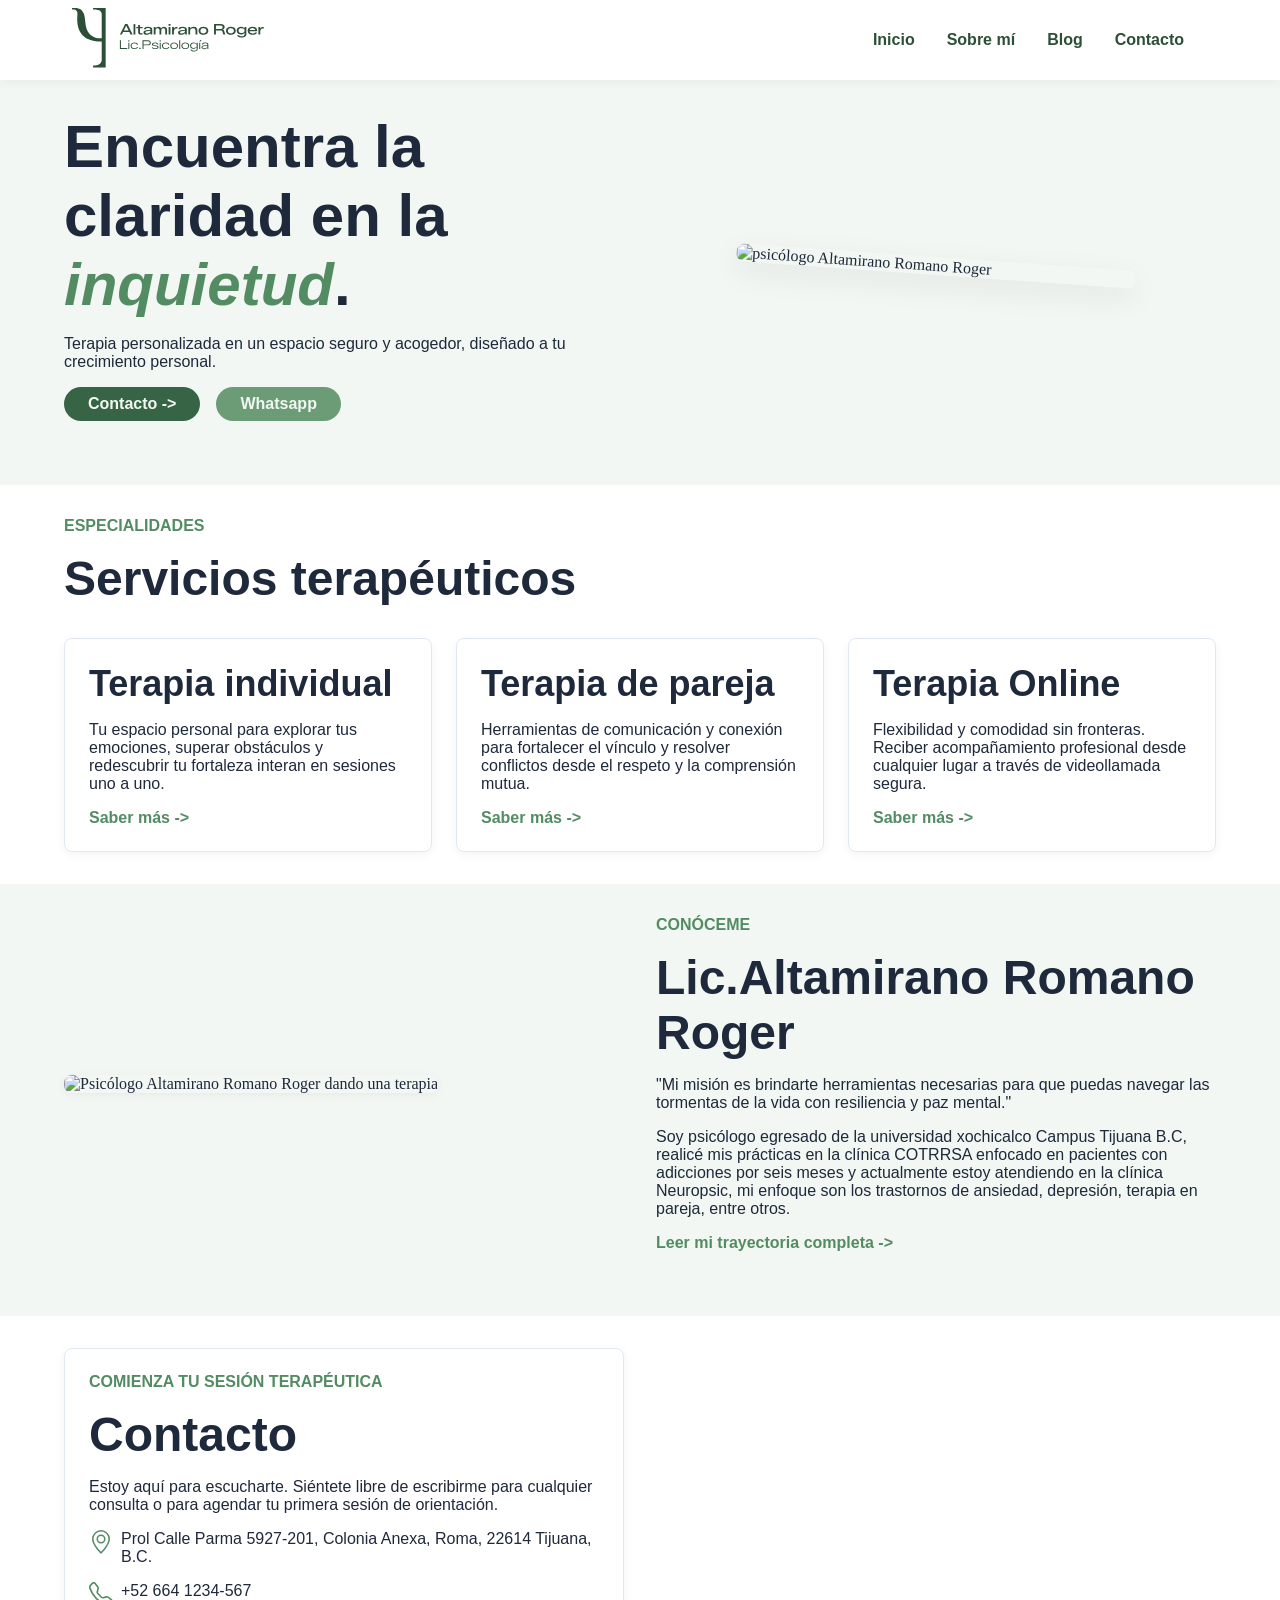
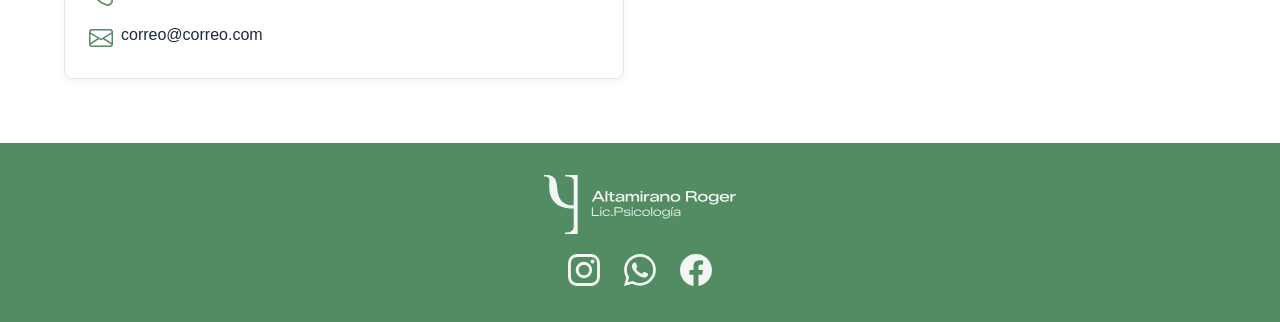
==== index.html @ a499edd9 "Add files via upload" ====
<!doctype html>
<html lang="en">
  <head>
    <meta charset="UTF-8" />
    <meta name="viewport" content="width=device-width, initial-scale=1.0" />
    <link rel="stylesheet" href="styles.css" />
    <title>Inicio</title>
  </head>
  <body>
    <header>
      <nav class="nav__container">
        <a href="#"
          ><div class="logo color__primary-700">
            <svg
              xmlns="http://www.w3.org/2000/svg"
              xml:space="preserve"
              style="
                fill-rule: evenodd;
                clip-rule: evenodd;
                stroke-linejoin: round;
                stroke-miterlimit: 2;
              "
              viewBox="0 0 923 287"
            >
              <path
                d="m.005 0 .357-.714h.156L.875 0H.731L.414-.654h.043L.138 0zm.179-.172v-.099h.5v.099z"
                style="fill: currentColor; fill-rule: nonzero"
                transform="translate(229.87 127.754)scale(70.48756)"
              />
              <path
                d="M.055-.714H.18V0H.055z"
                style="fill: currentColor; fill-rule: nonzero"
                transform="translate(291.865 127.754)scale(70.48756)"
              />
              <path
                d="M.3 0a.18.18 0 0 1-.122-.039.14.14 0 0 1-.044-.111v-.502h.125v.484q0 .041.023.061.022.02.058.02h.099v.088zM.012-.427v-.087H.15v.087zm.231 0v-.087h.196v.087z"
                style="fill: currentColor; fill-rule: nonzero"
                transform="translate(308.427 127.754)scale(70.48756)"
              />
              <path
                d="M.247.013a.27.27 0 0 1-.157-.04.13.13 0 0 1-.056-.112q0-.043.022-.075a.16.16 0 0 1 .065-.051.3.3 0 0 1 .107-.026l.227-.025a.1.1 0 0 0 .039-.013.04.04 0 0 0 .013-.03V-.36a.06.06 0 0 0-.019-.044.13.13 0 0 0-.054-.028.3.3 0 0 0-.084-.009.3.3 0 0 0-.115.018q-.042.018-.05.055H.06a.15.15 0 0 1 .044-.087.23.23 0 0 1 .099-.054.6.6 0 0 1 .15-.019q.093 0 .155.021a.2.2 0 0 1 .093.061.16.16 0 0 1 .031.102v.345h-.12V-.16l.013.016a.24.24 0 0 1-.062.086.3.3 0 0 1-.094.054.4.4 0 0 1-.122.018Zm.041-.089a.26.26 0 0 0 .155-.048.2.2 0 0 0 .047-.052.13.13 0 0 0 .017-.063v-.059l.021.03a.2.2 0 0 1-.039.015l-.064.011-.182.023a.1.1 0 0 0-.059.021.06.06 0 0 0-.019.044q0 .037.031.057a.2.2 0 0 0 .093.019Z"
                style="fill: currentColor; fill-rule: nonzero"
                transform="translate(341.221 127.754)scale(70.48756)"
              />
              <path
                d="M.054 0v-.514h.125v.136l-.013-.01A.2.2 0 0 1 .218-.47.2.2 0 0 1 .29-.514a.26.26 0 0 1 .171.002.2.2 0 0 1 .068.047.2.2 0 0 1 .039.082L.549-.384a.2.2 0 0 1 .048-.084.2.2 0 0 1 .075-.045.3.3 0 0 1 .087-.014q.062 0 .108.026a.17.17 0 0 1 .071.075.3.3 0 0 1 .025.12v.307H.839V-.29a.2.2 0 0 0-.015-.081.1.1 0 0 0-.042-.046.13.13 0 0 0-.064-.015.14.14 0 0 0-.075.019.13.13 0 0 0-.053.054.2.2 0 0 0-.019.083v.278H.446v-.291q0-.075-.033-.109a.12.12 0 0 0-.088-.034.14.14 0 0 0-.075.019.13.13 0 0 0-.053.054.2.2 0 0 0-.02.083v.278H.052Z"
                style="fill: currentColor; fill-rule: nonzero"
                transform="translate(389.108 127.754)scale(70.48756)"
              />
              <path
                d="M.056 0v-.514h.125V0zM.052-.597v-.117h.134v.117z"
                style="fill: currentColor; fill-rule: nonzero"
                transform="translate(460.49 127.754)scale(70.48756)"
              />
              <path
                d="M.054 0v-.514h.125v.175l-.01-.004a.3.3 0 0 1 .04-.101.16.16 0 0 1 .066-.054.2.2 0 0 1 .089-.017h.057v.107H.358a.18.18 0 0 0-.157.095.2.2 0 0 0-.022.096v.216H.054Z"
                style="fill: currentColor; fill-rule: nonzero"
                transform="translate(477.262 127.754)scale(70.48756)"
              />
              <path
                d="M.247.013a.27.27 0 0 1-.157-.04.13.13 0 0 1-.056-.112q0-.043.022-.075a.16.16 0 0 1 .065-.051.3.3 0 0 1 .107-.026l.227-.025a.1.1 0 0 0 .039-.013.04.04 0 0 0 .013-.03V-.36a.06.06 0 0 0-.019-.044.13.13 0 0 0-.054-.028.3.3 0 0 0-.084-.009.3.3 0 0 0-.115.018q-.042.018-.05.055H.06a.15.15 0 0 1 .044-.087.23.23 0 0 1 .099-.054.6.6 0 0 1 .15-.019q.093 0 .155.021a.2.2 0 0 1 .093.061.16.16 0 0 1 .031.102v.345h-.12V-.16l.013.016a.24.24 0 0 1-.062.086.3.3 0 0 1-.094.054.4.4 0 0 1-.122.018Zm.041-.089a.26.26 0 0 0 .155-.048.2.2 0 0 0 .047-.052.13.13 0 0 0 .017-.063v-.059l.021.03a.2.2 0 0 1-.039.015l-.064.011-.182.023a.1.1 0 0 0-.059.021.06.06 0 0 0-.019.044q0 .037.031.057a.2.2 0 0 0 .093.019Z"
                style="fill: currentColor; fill-rule: nonzero"
                transform="translate(507.588 127.754)scale(70.48756)"
              />
              <path
                d="M.054 0v-.514h.125v.149L.167-.381a.2.2 0 0 1 .057-.083.2.2 0 0 1 .086-.048.3.3 0 0 1 .108-.016q.06 0 .106.016.047.015.078.047a.2.2 0 0 1 .049.076q.017.045.017.104V0H.543v-.26a.2.2 0 0 0-.019-.093.13.13 0 0 0-.057-.06.2.2 0 0 0-.097-.021.2.2 0 0 0-.103.023.17.17 0 0 0-.091.155V0H.051Z"
                style="fill: currentColor; fill-rule: nonzero"
                transform="translate(555.474 127.754)scale(70.48756)"
              />
              <path
                d="M.365.014A.4.4 0 0 1 .188-.02a.26.26 0 0 1-.115-.095.25.25 0 0 1-.04-.143q0-.049.015-.091a.2.2 0 0 1 .043-.075.3.3 0 0 1 .069-.057.3.3 0 0 1 .092-.036.5.5 0 0 1 .291.021q.075.033.115.094a.25.25 0 0 1 .04.143.3.3 0 0 1-.015.091.2.2 0 0 1-.043.075.3.3 0 0 1-.069.057A.4.4 0 0 1 .478 0a.5.5 0 0 1-.114.012Zm0-.092a.3.3 0 0 0 .074-.009.17.17 0 0 0 .098-.064A.2.2 0 0 0 .561-.2a.2.2 0 0 0 .008-.057.2.2 0 0 0-.022-.091.16.16 0 0 0-.067-.064.24.24 0 0 0-.114-.023.3.3 0 0 0-.073.009.2.2 0 0 0-.098.063.17.17 0 0 0-.033.106q0 .05.023.091a.16.16 0 0 0 .068.065.24.24 0 0 0 .113.024Z"
                style="fill: currentColor; fill-rule: nonzero"
                transform="translate(606.094 127.754)scale(70.48756)"
              />
              <path
                d="M.07 0v-.714h.49q.07 0 .122.023a.2.2 0 0 1 .081.066.2.2 0 0 1 .029.106.2.2 0 0 1-.019.088.16.16 0 0 1-.057.064.2.2 0 0 1-.095.032v-.009a.2.2 0 0 1 .08.018.1.1 0 0 1 .045.043.3.3 0 0 1 .028.071l.061.213H.7L.644-.198a.13.13 0 0 0-.035-.064Q.585-.283.539-.283H.198v.284h-.13ZM.2-.385h.334a.2.2 0 0 0 .063-.012.1.1 0 0 0 .043-.038.13.13 0 0 0 .015-.066q0-.056-.034-.083a.14.14 0 0 0-.087-.027H.2v.227Z"
                style="fill: currentColor; fill-rule: nonzero"
                transform="translate(677.995 127.754)scale(70.48756)"
              />
              <path
                d="M.365.014A.4.4 0 0 1 .188-.02a.26.26 0 0 1-.115-.095.25.25 0 0 1-.04-.143q0-.049.015-.091a.2.2 0 0 1 .043-.075.3.3 0 0 1 .069-.057.3.3 0 0 1 .092-.036.5.5 0 0 1 .291.021q.075.033.115.094a.25.25 0 0 1 .04.143.3.3 0 0 1-.015.091.2.2 0 0 1-.043.075.3.3 0 0 1-.069.057A.4.4 0 0 1 .478 0a.5.5 0 0 1-.114.012Zm0-.092a.3.3 0 0 0 .074-.009.17.17 0 0 0 .098-.064A.2.2 0 0 0 .561-.2a.2.2 0 0 0 .008-.057.2.2 0 0 0-.022-.091.16.16 0 0 0-.067-.064.24.24 0 0 0-.114-.023.3.3 0 0 0-.073.009.2.2 0 0 0-.098.063.17.17 0 0 0-.033.106q0 .05.023.091a.16.16 0 0 0 .068.065.24.24 0 0 0 .113.024Z"
                style="fill: currentColor; fill-rule: nonzero"
                transform="translate(738.075 127.754)scale(70.48756)"
              />
              <path
                d="M.371.204a.5.5 0 0 1-.15-.019A.3.3 0 0 1 .115.13.16.16 0 0 1 .064.04h.127A.1.1 0 0 0 .253.1a.3.3 0 0 0 .12.018.3.3 0 0 0 .103-.017.15.15 0 0 0 .068-.048.12.12 0 0 0 .024-.075v-.14l.013.021a.2.2 0 0 1-.062.07.3.3 0 0 1-.089.044.38.38 0 0 1-.253-.016.25.25 0 0 1-.105-.089.25.25 0 0 1-.039-.14q0-.049.014-.089a.23.23 0 0 1 .104-.125.35.35 0 0 1 .278-.03q.05.015.089.043a.2.2 0 0 1 .062.071l-.013.02v-.134h.125v.491a.2.2 0 0 1-.027.102.2.2 0 0 1-.072.071.3.3 0 0 1-.103.041.5.5 0 0 1-.12.013Zm-.01-.308A.3.3 0 0 0 .43-.112a.2.2 0 0 0 .058-.022.15.15 0 0 0 .072-.081.2.2 0 0 0 .01-.056.15.15 0 0 0-.027-.088.2.2 0 0 0-.074-.058.3.3 0 0 0-.176-.012.2.2 0 0 0-.097.056.2.2 0 0 0-.026.046.2.2 0 0 0-.009.056q0 .05.024.088a.16.16 0 0 0 .069.058q.045.02.106.02Z"
                style="fill: currentColor; fill-rule: nonzero"
                transform="translate(789.573 127.754)scale(70.48756)"
              />
              <path
                d="M.361.014A.4.4 0 0 1 .186-.02a.25.25 0 0 1-.154-.238q0-.049.015-.091A.2.2 0 0 1 .09-.424a.3.3 0 0 1 .16-.093.5.5 0 0 1 .244.005q.06.018.102.054.043.037.064.094a.4.4 0 0 1 .02.136H.111v-.077h.441a.2.2 0 0 0-.02-.058.1.1 0 0 0-.04-.042.2.2 0 0 0-.057-.026.3.3 0 0 0-.073-.009.3.3 0 0 0-.073.009.2.2 0 0 0-.058.025.2.2 0 0 0-.041.038.2.2 0 0 0-.034.11q0 .052.023.094a.16.16 0 0 0 .07.065.25.25 0 0 0 .114.024.3.3 0 0 0 .111-.018.14.14 0 0 0 .065-.052h.13a.2.2 0 0 1-.052.081.3.3 0 0 1-.1.057.5.5 0 0 1-.157.021Z"
                style="fill: currentColor; fill-rule: nonzero"
                transform="translate(842.27 127.754)scale(70.48756)"
              />
              <path
                d="M.054 0v-.514h.125v.175l-.01-.004a.3.3 0 0 1 .04-.101.16.16 0 0 1 .066-.054.2.2 0 0 1 .089-.017h.057v.107H.358a.18.18 0 0 0-.157.095.2.2 0 0 0-.022.096v.216H.054Z"
                style="fill: currentColor; fill-rule: nonzero"
                transform="translate(892.481 127.754)scale(70.48756)"
              />
              <path
                d="M.078 0v-.714h.084v.645h.524V0z"
                style="fill: currentColor; fill-rule: nonzero"
                transform="translate(225.674 196.883)scale(58.03385)"
              />
              <path
                d="M.063 0v-.514h.081V0zM.057-.613v-.101h.094v.101z"
                style="fill: currentColor; fill-rule: nonzero"
                transform="translate(267.202 196.883)scale(58.03385)"
              />
              <path
                d="M.358.014A.4.4 0 0 1 .19-.019a.26.26 0 0 1-.152-.239q0-.05.014-.091a.2.2 0 0 1 .043-.075.3.3 0 0 1 .067-.056.3.3 0 0 1 .089-.035.46.46 0 0 1 .251.011.3.3 0 0 1 .103.063.17.17 0 0 1 .05.089H.569A.2.2 0 0 0 .53-.406a.2.2 0 0 0-.069-.041.3.3 0 0 0-.102-.016.3.3 0 0 0-.084.01.3.3 0 0 0-.066.028.18.18 0 0 0-.086.168q0 .06.027.106a.2.2 0 0 0 .079.074.3.3 0 0 0 .13.027.26.26 0 0 0 .138-.032.2.2 0 0 0 .072-.078h.086a.2.2 0 0 1-.052.091.3.3 0 0 1-.102.062.4.4 0 0 1-.143.022Z"
                style="fill: currentColor; fill-rule: nonzero"
                transform="translate(279.26 196.883)scale(58.03385)"
              />
              <path
                d="M.076-.109h.11V0h-.11z"
                style="fill: currentColor; fill-rule: nonzero"
                transform="translate(319.049 196.883)scale(58.03385)"
              />
              <path
                d="M.078 0v-.714H.54q.05 0 .091.013a.2.2 0 0 1 .073.04q.031.027.048.066a.2.2 0 0 1 .017.091.2.2 0 0 1-.017.091.2.2 0 0 1-.121.104.3.3 0 0 1-.091.013H.163v.297zm.085-.366h.365q.049 0 .083-.017a.1.1 0 0 0 .051-.048.15.15 0 0 0 .018-.074.14.14 0 0 0-.039-.103.16.16 0 0 0-.112-.038H.164v.28Z"
                style="fill: currentColor; fill-rule: nonzero"
                transform="translate(334.256 196.883)scale(58.03385)"
              />
              <path
                d="M.32.014A.5.5 0 0 1 .191 0a.3.3 0 0 1-.086-.038.2.2 0 0 1-.049-.053.2.2 0 0 1-.019-.059h.084q.006.022.025.045a.15.15 0 0 0 .061.039.3.3 0 0 0 .113.016.4.4 0 0 0 .11-.012.12.12 0 0 0 .059-.033.07.07 0 0 0 .018-.045.06.06 0 0 0-.022-.047Q.463-.21.401-.217L.225-.242a.3.3 0 0 1-.132-.045.1.1 0 0 1-.042-.09q0-.032.016-.059a.2.2 0 0 1 .048-.048.3.3 0 0 1 .081-.032.5.5 0 0 1 .115-.012q.084 0 .141.019t.087.053.038.078H.493a.1.1 0 0 0-.025-.043.14.14 0 0 0-.056-.032.3.3 0 0 0-.1-.012.4.4 0 0 0-.098.011.13.13 0 0 0-.058.029.06.06 0 0 0-.019.043q0 .03.025.048a.2.2 0 0 0 .075.024l.169.023a.4.4 0 0 1 .1.024q.042.017.066.045a.1.1 0 0 1 .023.073.12.12 0 0 1-.019.069.15.15 0 0 1-.055.049.3.3 0 0 1-.086.03.6.6 0 0 1-.113.01Z"
                style="fill: currentColor; fill-rule: nonzero"
                transform="translate(381.53 196.883)scale(58.03385)"
              />
              <path
                d="M.063 0v-.514h.081V0zM.057-.613v-.101h.094v.101z"
                style="fill: currentColor; fill-rule: nonzero"
                transform="translate(418.04 196.883)scale(58.03385)"
              />
              <path
                d="M.358.014A.4.4 0 0 1 .19-.019a.26.26 0 0 1-.152-.239q0-.05.014-.091a.2.2 0 0 1 .043-.075.3.3 0 0 1 .067-.056.3.3 0 0 1 .089-.035.46.46 0 0 1 .251.011.3.3 0 0 1 .103.063.17.17 0 0 1 .05.089H.569A.2.2 0 0 0 .53-.406a.2.2 0 0 0-.069-.041.3.3 0 0 0-.102-.016.3.3 0 0 0-.084.01.3.3 0 0 0-.066.028.18.18 0 0 0-.086.168q0 .06.027.106a.2.2 0 0 0 .079.074.3.3 0 0 0 .13.027.26.26 0 0 0 .138-.032.2.2 0 0 0 .072-.078h.086a.2.2 0 0 1-.052.091.3.3 0 0 1-.102.062.4.4 0 0 1-.143.022Z"
                style="fill: currentColor; fill-rule: nonzero"
                transform="translate(430.1 196.883)scale(58.03385)"
              />
              <path
                d="M.359.014A.4.4 0 0 1 .19-.019a.26.26 0 0 1-.113-.095.26.26 0 0 1-.04-.144q0-.05.015-.091a.2.2 0 0 1 .043-.075.3.3 0 0 1 .067-.056.3.3 0 0 1 .089-.035.46.46 0 0 1 .276.021.26.26 0 0 1 .112.093q.04.06.04.144a.25.25 0 0 1-.124.224.3.3 0 0 1-.089.035.5.5 0 0 1-.108.012Zm0-.064a.3.3 0 0 0 .084-.01.2.2 0 0 0 .066-.029.2.2 0 0 0 .076-.102.2.2 0 0 0 .01-.067.19.19 0 0 0-.105-.179.3.3 0 0 0-.13-.027.3.3 0 0 0-.084.01.3.3 0 0 0-.066.028.18.18 0 0 0-.086.168q0 .059.027.106a.2.2 0 0 0 .079.074.3.3 0 0 0 .129.027Z"
                style="fill: currentColor; fill-rule: nonzero"
                transform="translate(470.236 196.883)scale(58.03385)"
              />
              <path
                d="M.062-.714h.081V0H.062z"
                style="fill: currentColor; fill-rule: nonzero"
                transform="translate(511.851 196.883)scale(58.03385)"
              />
              <path
                d="M.359.014A.4.4 0 0 1 .19-.019a.26.26 0 0 1-.113-.095.26.26 0 0 1-.04-.144q0-.05.015-.091a.2.2 0 0 1 .043-.075.3.3 0 0 1 .067-.056.3.3 0 0 1 .089-.035.46.46 0 0 1 .276.021.26.26 0 0 1 .112.093q.04.06.04.144a.25.25 0 0 1-.124.224.3.3 0 0 1-.089.035.5.5 0 0 1-.108.012Zm0-.064a.3.3 0 0 0 .084-.01.2.2 0 0 0 .066-.029.2.2 0 0 0 .076-.102.2.2 0 0 0 .01-.067.19.19 0 0 0-.105-.179.3.3 0 0 0-.13-.027.3.3 0 0 0-.084.01.3.3 0 0 0-.066.028.18.18 0 0 0-.086.168q0 .059.027.106a.2.2 0 0 0 .079.074.3.3 0 0 0 .129.027Z"
                style="fill: currentColor; fill-rule: nonzero"
                transform="translate(523.79 196.883)scale(58.03385)"
              />
              <path
                d="M.362.204A.5.5 0 0 1 .217.185a.23.23 0 0 1-.1-.054.17.17 0 0 1-.049-.087h.086a.13.13 0 0 0 .072.074.4.4 0 0 0 .139.023A.3.3 0 0 0 .486.12a.2.2 0 0 0 .08-.058.14.14 0 0 0 .028-.086v-.145l.01.011a.2.2 0 0 1-.068.081.3.3 0 0 1-.094.047.4.4 0 0 1-.257-.017.24.24 0 0 1-.145-.226q0-.046.014-.087A.24.24 0 0 1 .16-.484.3.3 0 0 1 .335-.53q.056 0 .107.015.052.015.094.046a.2.2 0 0 1 .068.081l-.01.011v-.138h.08v.497a.2.2 0 0 1-.026.096.2.2 0 0 1-.069.069.3.3 0 0 1-.1.042.5.5 0 0 1-.118.014ZM.351-.077a.3.3 0 0 0 .145-.035.2.2 0 0 0 .086-.095.2.2 0 0 0 .012-.065.17.17 0 0 0-.032-.102.2.2 0 0 0-.087-.067.3.3 0 0 0-.124-.024.3.3 0 0 0-.077.009.2.2 0 0 0-.063.025.18.18 0 0 0-.087.159.18.18 0 0 0 .107.17.3.3 0 0 0 .121.024Z"
                style="fill: currentColor; fill-rule: nonzero"
                transform="translate(565.406 196.883)scale(58.03385)"
              />
              <path
                d="M.063 0v-.514h.081V0zm.001-.597.103-.137h.095l-.118.137z"
                style="fill: currentColor; fill-rule: nonzero"
                transform="translate(608.036 196.883)scale(58.03385)"
              />
              <path
                d="M.252.013a.26.26 0 0 1-.157-.04.13.13 0 0 1-.055-.112q0-.04.021-.071a.2.2 0 0 1 .06-.05.3.3 0 0 1 .096-.025l.255-.029q.03-.003.043-.015a.04.04 0 0 0 .014-.033v-.001a.08.08 0 0 0-.02-.052.13.13 0 0 0-.06-.036.3.3 0 0 0-.104-.013.3.3 0 0 0-.137.026q-.047.025-.056.066H.07a.14.14 0 0 1 .038-.08A.2.2 0 0 1 .2-.506a.5.5 0 0 1 .145-.02q.093 0 .151.021a.17.17 0 0 1 .086.06.16.16 0 0 1 .028.091v.355H.531v-.17l.008.011a.27.27 0 0 1-.16.153.4.4 0 0 1-.125.02Zm.022-.065a.3.3 0 0 0 .179-.057.2.2 0 0 0 .055-.062.15.15 0 0 0 .02-.074v-.053l.015.021-.039.013-.063.011-.221.028a.14.14 0 0 0-.071.026.07.07 0 0 0-.024.054q0 .046.038.07a.2.2 0 0 0 .111.023"
                style="fill: currentColor; fill-rule: nonzero"
                transform="translate(620.095 196.883)scale(58.03385)"
              />
              <path
                d="M161.822 0h-60.6v7.137s41.527-4.643 41.527 22.061v116.146s-69.123 8.984-77.863-70.077c-2.629-23.784-3.49-38.256-8.449-49.314C44.31-1.089 24.468.043 0-.001v7.137s25.954-4.484 25.954 18.817S6.542 161.565 142.749 161.565v84.352s4.711 31.145-41.527 31.145v9.084h60.6"
                style="fill: currentColor"
              />
            </svg></div
        ></a>
        <button href="#" class="menu__btn" id="menuBtn">☰</button>

        <ul class="nav__links" id="navLinks">
          <li><a href="#landpage">Inicio</a></li>
          <li><a href="#about">Sobre mí</a></li>
          <li><a href="#blog">Blog</a></li>
          <li><a href="#contact">Contacto</a></li>
        </ul>
      </nav>
    </header>
    <section class="hero section">
      <div class="container">
        <div class="content">
          <h1>
            Encuentra la claridad en la
            <span class="color__primary-500 cursive">inquietud</span>.
          </h1>
          <p>
            Terapia personalizada en un espacio seguro y acogedor, diseñado a tu
            crecimiento personal.
          </p>
          <div class="btn__content">
            <button href="#" class="btn__primary">Contacto -></button>
            <button href="#" class="btn__secondary">Whatsapp</button>
          </div>
        </div>

        <div class="hero__image">
          <img
            src="assets/fotoperfil.webp"
            loading="lazy"
            alt="psicólogo Altamirano Romano Roger"
          />
        </div>
      </div>
    </section>
    <section class="services section">
      <div class="container-v">
        <div class="content">
          <p class="color__primary-500 bold">ESPECIALIDADES</p>
          <h2>Servicios terapéuticos</h2>
        </div>
        <div class="columns-3">
          <div class="card">
            <h3>Terapia individual</h3>
            <p>
              Tu espacio personal para explorar tus emociones, superar
              obstáculos y redescubrir tu fortaleza interan en sesiones uno a
              uno.
            </p>
            <a>Saber más -></a>
          </div>
          <div class="card">
            <h3>Terapia de pareja</h3>
            <p>
              Herramientas de comunicación y conexión para fortalecer el vínculo
              y resolver conflictos desde el respeto y la comprensión mutua.
            </p>
            <a>Saber más -></a>
          </div>
          <div class="card">
            <h3>Terapia Online</h3>
            <p>
              Flexibilidad y comodidad sin fronteras. Reciber acompañamiento
              profesional desde cualquier lugar a través de videollamada segura.
            </p>
            <a>Saber más -></a>
          </div>
        </div>
      </div>
    </section>
    <section class="about section">
      <div class="container">
        <div class="image">
          <img
            src="assets/heroimage.webp"
            loading="lazy"
            alt="Psicólogo Altamirano Romano Roger dando una terapia"
          />
        </div>
        <div class="content">
          <p class="bold color__primary-500">CONÓCEME</p>
          <h2>Lic.Altamirano Romano Roger</h2>
          <p>
            "Mi misión es brindarte herramientas necesarias para que puedas
            navegar las tormentas de la vida con resiliencia y paz mental."
          </p>
          <p>
            Soy psicólogo egresado de la universidad xochicalco Campus Tijuana
            B.C, realicé mis prácticas en la clínica COTRRSA enfocado en
            pacientes con adicciones por seis meses y actualmente estoy
            atendiendo en la clínica Neuropsic, mi enfoque son los trastornos de
            ansiedad, depresión, terapia en pareja, entre otros.
          </p>
          <a href="#">Leer mi trayectoria completa -></a>
        </div>
      </div>
    </section>
    <section class="contact section">
      <div class="container">
        <div class="card">
          <p class="bold color__primary-500">COMIENZA TU SESIÓN TERAPÉUTICA</p>
          <h2>Contacto</h2>
          <p>
            Estoy aquí para escucharte. Siéntete libre de escribirme para
            cualquier consulta o para agendar tu primera sesión de orientación.
          </p>
          <div class="text__decoration">
            <div class="icon-sm color__primary-500">
              <svg
                xmlns="http://www.w3.org/2000/svg"
                fill="currentColor"
                class="bi bi-geo-alt"
                viewBox="0 0 16 16"
              >
                <path
                  d="M12.166 8.94c-.524 1.062-1.234 2.12-1.96 3.07A32 32 0 0 1 8 14.58a32 32 0 0 1-2.206-2.57c-.726-.95-1.436-2.008-1.96-3.07C3.304 7.867 3 6.862 3 6a5 5 0 0 1 10 0c0 .862-.305 1.867-.834 2.94M8 16s6-5.686 6-10A6 6 0 0 0 2 6c0 4.314 6 10 6 10"
                />
                <path
                  d="M8 8a2 2 0 1 1 0-4 2 2 0 0 1 0 4m0 1a3 3 0 1 0 0-6 3 3 0 0 0 0 6"
                />
              </svg>
            </div>
            <p>
              Prol Calle Parma 5927-201, Colonia Anexa, Roma, 22614 Tijuana,
              B.C.
            </p>
          </div>
          <div class="text__decoration">
            <div class="icon-sm color__primary-500">
              <svg
                xmlns="http://www.w3.org/2000/svg"
                fill="currentColor"
                class="bi bi-telephone"
                viewBox="0 0 16 16"
              >
                <path
                  d="M3.654 1.328a.678.678 0 0 0-1.015-.063L1.605 2.3c-.483.484-.661 1.169-.45 1.77a17.6 17.6 0 0 0 4.168 6.608 17.6 17.6 0 0 0 6.608 4.168c.601.211 1.286.033 1.77-.45l1.034-1.034a.678.678 0 0 0-.063-1.015l-2.307-1.794a.68.68 0 0 0-.58-.122l-2.19.547a1.75 1.75 0 0 1-1.657-.459L5.482 8.062a1.75 1.75 0 0 1-.46-1.657l.548-2.19a.68.68 0 0 0-.122-.58zM1.884.511a1.745 1.745 0 0 1 2.612.163L6.29 2.98c.329.423.445.974.315 1.494l-.547 2.19a.68.68 0 0 0 .178.643l2.457 2.457a.68.68 0 0 0 .644.178l2.189-.547a1.75 1.75 0 0 1 1.494.315l2.306 1.794c.829.645.905 1.87.163 2.611l-1.034 1.034c-.74.74-1.846 1.065-2.877.702a18.6 18.6 0 0 1-7.01-4.42 18.6 18.6 0 0 1-4.42-7.009c-.362-1.03-.037-2.137.703-2.877z"
                />
              </svg>
            </div>
            <p>+52 664 1234-567</p>
          </div>
          <div class="text__decoration">
            <div class="icon-sm color__primary-500">
              <svg
                xmlns="http://www.w3.org/2000/svg"
                fill="currentColor"
                class="bi bi-envelope"
                viewBox="0 0 16 16"
              >
                <path
                  d="M0 4a2 2 0 0 1 2-2h12a2 2 0 0 1 2 2v8a2 2 0 0 1-2 2H2a2 2 0 0 1-2-2zm2-1a1 1 0 0 0-1 1v.217l7 4.2 7-4.2V4a1 1 0 0 0-1-1zm13 2.383-4.708 2.825L15 11.105zm-.034 6.876-5.64-3.471L8 9.583l-1.326-.795-5.64 3.47A1 1 0 0 0 2 13h12a1 1 0 0 0 .966-.741M1 11.105l4.708-2.897L1 5.383z"
                />
              </svg>
            </div>
            <p>correo@correo.com</p>
          </div>
        </div>
        <iframe
          class="map"
          src="https://www.google.com/maps/embed?pb=!1m18!1m12!1m3!1d3363.9414615789906!2d-117.06288748758212!3d32.52771037365933!2m3!1f0!2f0!3f0!3m2!1i1024!2i768!4f13.1!3m3!1m2!1s0x80d949ac4457be41%3A0xdc8d1da6bc6dee7d!2sCentro%20Neuropsic%20M%C3%A9xico!5e0!3m2!1ses-419!2smx!4v1774136555473!5m2!1ses-419!2smx"
          style="border: 0"
          allowfullscreen=""
          loading="lazy"
          referrerpolicy="no-referrer-when-downgrade"
        ></iframe>
      </div>
    </section>
    <footer class="footer section">
      <div class="content">
        <a href="#"
          ><div class="logo color__primary-50">
            <svg
              xmlns="http://www.w3.org/2000/svg"
              xml:space="preserve"
              style="
                fill-rule: evenodd;
                clip-rule: evenodd;
                stroke-linejoin: round;
                stroke-miterlimit: 2;
              "
              viewBox="0 0 923 287"
            >
              <path
                d="m.005 0 .357-.714h.156L.875 0H.731L.414-.654h.043L.138 0zm.179-.172v-.099h.5v.099z"
                style="fill: currentColor; fill-rule: nonzero"
                transform="translate(229.87 127.754)scale(70.48756)"
              />
              <path
                d="M.055-.714H.18V0H.055z"
                style="fill: currentColor; fill-rule: nonzero"
                transform="translate(291.865 127.754)scale(70.48756)"
              />
              <path
                d="M.3 0a.18.18 0 0 1-.122-.039.14.14 0 0 1-.044-.111v-.502h.125v.484q0 .041.023.061.022.02.058.02h.099v.088zM.012-.427v-.087H.15v.087zm.231 0v-.087h.196v.087z"
                style="fill: currentColor; fill-rule: nonzero"
                transform="translate(308.427 127.754)scale(70.48756)"
              />
              <path
                d="M.247.013a.27.27 0 0 1-.157-.04.13.13 0 0 1-.056-.112q0-.043.022-.075a.16.16 0 0 1 .065-.051.3.3 0 0 1 .107-.026l.227-.025a.1.1 0 0 0 .039-.013.04.04 0 0 0 .013-.03V-.36a.06.06 0 0 0-.019-.044.13.13 0 0 0-.054-.028.3.3 0 0 0-.084-.009.3.3 0 0 0-.115.018q-.042.018-.05.055H.06a.15.15 0 0 1 .044-.087.23.23 0 0 1 .099-.054.6.6 0 0 1 .15-.019q.093 0 .155.021a.2.2 0 0 1 .093.061.16.16 0 0 1 .031.102v.345h-.12V-.16l.013.016a.24.24 0 0 1-.062.086.3.3 0 0 1-.094.054.4.4 0 0 1-.122.018Zm.041-.089a.26.26 0 0 0 .155-.048.2.2 0 0 0 .047-.052.13.13 0 0 0 .017-.063v-.059l.021.03a.2.2 0 0 1-.039.015l-.064.011-.182.023a.1.1 0 0 0-.059.021.06.06 0 0 0-.019.044q0 .037.031.057a.2.2 0 0 0 .093.019Z"
                style="fill: currentColor; fill-rule: nonzero"
                transform="translate(341.221 127.754)scale(70.48756)"
              />
              <path
                d="M.054 0v-.514h.125v.136l-.013-.01A.2.2 0 0 1 .218-.47.2.2 0 0 1 .29-.514a.26.26 0 0 1 .171.002.2.2 0 0 1 .068.047.2.2 0 0 1 .039.082L.549-.384a.2.2 0 0 1 .048-.084.2.2 0 0 1 .075-.045.3.3 0 0 1 .087-.014q.062 0 .108.026a.17.17 0 0 1 .071.075.3.3 0 0 1 .025.12v.307H.839V-.29a.2.2 0 0 0-.015-.081.1.1 0 0 0-.042-.046.13.13 0 0 0-.064-.015.14.14 0 0 0-.075.019.13.13 0 0 0-.053.054.2.2 0 0 0-.019.083v.278H.446v-.291q0-.075-.033-.109a.12.12 0 0 0-.088-.034.14.14 0 0 0-.075.019.13.13 0 0 0-.053.054.2.2 0 0 0-.02.083v.278H.052Z"
                style="fill: currentColor; fill-rule: nonzero"
                transform="translate(389.108 127.754)scale(70.48756)"
              />
              <path
                d="M.056 0v-.514h.125V0zM.052-.597v-.117h.134v.117z"
                style="fill: currentColor; fill-rule: nonzero"
                transform="translate(460.49 127.754)scale(70.48756)"
              />
              <path
                d="M.054 0v-.514h.125v.175l-.01-.004a.3.3 0 0 1 .04-.101.16.16 0 0 1 .066-.054.2.2 0 0 1 .089-.017h.057v.107H.358a.18.18 0 0 0-.157.095.2.2 0 0 0-.022.096v.216H.054Z"
                style="fill: currentColor; fill-rule: nonzero"
                transform="translate(477.262 127.754)scale(70.48756)"
              />
              <path
                d="M.247.013a.27.27 0 0 1-.157-.04.13.13 0 0 1-.056-.112q0-.043.022-.075a.16.16 0 0 1 .065-.051.3.3 0 0 1 .107-.026l.227-.025a.1.1 0 0 0 .039-.013.04.04 0 0 0 .013-.03V-.36a.06.06 0 0 0-.019-.044.13.13 0 0 0-.054-.028.3.3 0 0 0-.084-.009.3.3 0 0 0-.115.018q-.042.018-.05.055H.06a.15.15 0 0 1 .044-.087.23.23 0 0 1 .099-.054.6.6 0 0 1 .15-.019q.093 0 .155.021a.2.2 0 0 1 .093.061.16.16 0 0 1 .031.102v.345h-.12V-.16l.013.016a.24.24 0 0 1-.062.086.3.3 0 0 1-.094.054.4.4 0 0 1-.122.018Zm.041-.089a.26.26 0 0 0 .155-.048.2.2 0 0 0 .047-.052.13.13 0 0 0 .017-.063v-.059l.021.03a.2.2 0 0 1-.039.015l-.064.011-.182.023a.1.1 0 0 0-.059.021.06.06 0 0 0-.019.044q0 .037.031.057a.2.2 0 0 0 .093.019Z"
                style="fill: currentColor; fill-rule: nonzero"
                transform="translate(507.588 127.754)scale(70.48756)"
              />
              <path
                d="M.054 0v-.514h.125v.149L.167-.381a.2.2 0 0 1 .057-.083.2.2 0 0 1 .086-.048.3.3 0 0 1 .108-.016q.06 0 .106.016.047.015.078.047a.2.2 0 0 1 .049.076q.017.045.017.104V0H.543v-.26a.2.2 0 0 0-.019-.093.13.13 0 0 0-.057-.06.2.2 0 0 0-.097-.021.2.2 0 0 0-.103.023.17.17 0 0 0-.091.155V0H.051Z"
                style="fill: currentColor; fill-rule: nonzero"
                transform="translate(555.474 127.754)scale(70.48756)"
              />
              <path
                d="M.365.014A.4.4 0 0 1 .188-.02a.26.26 0 0 1-.115-.095.25.25 0 0 1-.04-.143q0-.049.015-.091a.2.2 0 0 1 .043-.075.3.3 0 0 1 .069-.057.3.3 0 0 1 .092-.036.5.5 0 0 1 .291.021q.075.033.115.094a.25.25 0 0 1 .04.143.3.3 0 0 1-.015.091.2.2 0 0 1-.043.075.3.3 0 0 1-.069.057A.4.4 0 0 1 .478 0a.5.5 0 0 1-.114.012Zm0-.092a.3.3 0 0 0 .074-.009.17.17 0 0 0 .098-.064A.2.2 0 0 0 .561-.2a.2.2 0 0 0 .008-.057.2.2 0 0 0-.022-.091.16.16 0 0 0-.067-.064.24.24 0 0 0-.114-.023.3.3 0 0 0-.073.009.2.2 0 0 0-.098.063.17.17 0 0 0-.033.106q0 .05.023.091a.16.16 0 0 0 .068.065.24.24 0 0 0 .113.024Z"
                style="fill: currentColor; fill-rule: nonzero"
                transform="translate(606.094 127.754)scale(70.48756)"
              />
              <path
                d="M.07 0v-.714h.49q.07 0 .122.023a.2.2 0 0 1 .081.066.2.2 0 0 1 .029.106.2.2 0 0 1-.019.088.16.16 0 0 1-.057.064.2.2 0 0 1-.095.032v-.009a.2.2 0 0 1 .08.018.1.1 0 0 1 .045.043.3.3 0 0 1 .028.071l.061.213H.7L.644-.198a.13.13 0 0 0-.035-.064Q.585-.283.539-.283H.198v.284h-.13ZM.2-.385h.334a.2.2 0 0 0 .063-.012.1.1 0 0 0 .043-.038.13.13 0 0 0 .015-.066q0-.056-.034-.083a.14.14 0 0 0-.087-.027H.2v.227Z"
                style="fill: currentColor; fill-rule: nonzero"
                transform="translate(677.995 127.754)scale(70.48756)"
              />
              <path
                d="M.365.014A.4.4 0 0 1 .188-.02a.26.26 0 0 1-.115-.095.25.25 0 0 1-.04-.143q0-.049.015-.091a.2.2 0 0 1 .043-.075.3.3 0 0 1 .069-.057.3.3 0 0 1 .092-.036.5.5 0 0 1 .291.021q.075.033.115.094a.25.25 0 0 1 .04.143.3.3 0 0 1-.015.091.2.2 0 0 1-.043.075.3.3 0 0 1-.069.057A.4.4 0 0 1 .478 0a.5.5 0 0 1-.114.012Zm0-.092a.3.3 0 0 0 .074-.009.17.17 0 0 0 .098-.064A.2.2 0 0 0 .561-.2a.2.2 0 0 0 .008-.057.2.2 0 0 0-.022-.091.16.16 0 0 0-.067-.064.24.24 0 0 0-.114-.023.3.3 0 0 0-.073.009.2.2 0 0 0-.098.063.17.17 0 0 0-.033.106q0 .05.023.091a.16.16 0 0 0 .068.065.24.24 0 0 0 .113.024Z"
                style="fill: currentColor; fill-rule: nonzero"
                transform="translate(738.075 127.754)scale(70.48756)"
              />
              <path
                d="M.371.204a.5.5 0 0 1-.15-.019A.3.3 0 0 1 .115.13.16.16 0 0 1 .064.04h.127A.1.1 0 0 0 .253.1a.3.3 0 0 0 .12.018.3.3 0 0 0 .103-.017.15.15 0 0 0 .068-.048.12.12 0 0 0 .024-.075v-.14l.013.021a.2.2 0 0 1-.062.07.3.3 0 0 1-.089.044.38.38 0 0 1-.253-.016.25.25 0 0 1-.105-.089.25.25 0 0 1-.039-.14q0-.049.014-.089a.23.23 0 0 1 .104-.125.35.35 0 0 1 .278-.03q.05.015.089.043a.2.2 0 0 1 .062.071l-.013.02v-.134h.125v.491a.2.2 0 0 1-.027.102.2.2 0 0 1-.072.071.3.3 0 0 1-.103.041.5.5 0 0 1-.12.013Zm-.01-.308A.3.3 0 0 0 .43-.112a.2.2 0 0 0 .058-.022.15.15 0 0 0 .072-.081.2.2 0 0 0 .01-.056.15.15 0 0 0-.027-.088.2.2 0 0 0-.074-.058.3.3 0 0 0-.176-.012.2.2 0 0 0-.097.056.2.2 0 0 0-.026.046.2.2 0 0 0-.009.056q0 .05.024.088a.16.16 0 0 0 .069.058q.045.02.106.02Z"
                style="fill: currentColor; fill-rule: nonzero"
                transform="translate(789.573 127.754)scale(70.48756)"
              />
              <path
                d="M.361.014A.4.4 0 0 1 .186-.02a.25.25 0 0 1-.154-.238q0-.049.015-.091A.2.2 0 0 1 .09-.424a.3.3 0 0 1 .16-.093.5.5 0 0 1 .244.005q.06.018.102.054.043.037.064.094a.4.4 0 0 1 .02.136H.111v-.077h.441a.2.2 0 0 0-.02-.058.1.1 0 0 0-.04-.042.2.2 0 0 0-.057-.026.3.3 0 0 0-.073-.009.3.3 0 0 0-.073.009.2.2 0 0 0-.058.025.2.2 0 0 0-.041.038.2.2 0 0 0-.034.11q0 .052.023.094a.16.16 0 0 0 .07.065.25.25 0 0 0 .114.024.3.3 0 0 0 .111-.018.14.14 0 0 0 .065-.052h.13a.2.2 0 0 1-.052.081.3.3 0 0 1-.1.057.5.5 0 0 1-.157.021Z"
                style="fill: currentColor; fill-rule: nonzero"
                transform="translate(842.27 127.754)scale(70.48756)"
              />
              <path
                d="M.054 0v-.514h.125v.175l-.01-.004a.3.3 0 0 1 .04-.101.16.16 0 0 1 .066-.054.2.2 0 0 1 .089-.017h.057v.107H.358a.18.18 0 0 0-.157.095.2.2 0 0 0-.022.096v.216H.054Z"
                style="fill: currentColor; fill-rule: nonzero"
                transform="translate(892.481 127.754)scale(70.48756)"
              />
              <path
                d="M.078 0v-.714h.084v.645h.524V0z"
                style="fill: currentColor; fill-rule: nonzero"
                transform="translate(225.674 196.883)scale(58.03385)"
              />
              <path
                d="M.063 0v-.514h.081V0zM.057-.613v-.101h.094v.101z"
                style="fill: currentColor; fill-rule: nonzero"
                transform="translate(267.202 196.883)scale(58.03385)"
              />
              <path
                d="M.358.014A.4.4 0 0 1 .19-.019a.26.26 0 0 1-.152-.239q0-.05.014-.091a.2.2 0 0 1 .043-.075.3.3 0 0 1 .067-.056.3.3 0 0 1 .089-.035.46.46 0 0 1 .251.011.3.3 0 0 1 .103.063.17.17 0 0 1 .05.089H.569A.2.2 0 0 0 .53-.406a.2.2 0 0 0-.069-.041.3.3 0 0 0-.102-.016.3.3 0 0 0-.084.01.3.3 0 0 0-.066.028.18.18 0 0 0-.086.168q0 .06.027.106a.2.2 0 0 0 .079.074.3.3 0 0 0 .13.027.26.26 0 0 0 .138-.032.2.2 0 0 0 .072-.078h.086a.2.2 0 0 1-.052.091.3.3 0 0 1-.102.062.4.4 0 0 1-.143.022Z"
                style="fill: currentColor; fill-rule: nonzero"
                transform="translate(279.26 196.883)scale(58.03385)"
              />
              <path
                d="M.076-.109h.11V0h-.11z"
                style="fill: currentColor; fill-rule: nonzero"
                transform="translate(319.049 196.883)scale(58.03385)"
              />
              <path
                d="M.078 0v-.714H.54q.05 0 .091.013a.2.2 0 0 1 .073.04q.031.027.048.066a.2.2 0 0 1 .017.091.2.2 0 0 1-.017.091.2.2 0 0 1-.121.104.3.3 0 0 1-.091.013H.163v.297zm.085-.366h.365q.049 0 .083-.017a.1.1 0 0 0 .051-.048.15.15 0 0 0 .018-.074.14.14 0 0 0-.039-.103.16.16 0 0 0-.112-.038H.164v.28Z"
                style="fill: currentColor; fill-rule: nonzero"
                transform="translate(334.256 196.883)scale(58.03385)"
              />
              <path
                d="M.32.014A.5.5 0 0 1 .191 0a.3.3 0 0 1-.086-.038.2.2 0 0 1-.049-.053.2.2 0 0 1-.019-.059h.084q.006.022.025.045a.15.15 0 0 0 .061.039.3.3 0 0 0 .113.016.4.4 0 0 0 .11-.012.12.12 0 0 0 .059-.033.07.07 0 0 0 .018-.045.06.06 0 0 0-.022-.047Q.463-.21.401-.217L.225-.242a.3.3 0 0 1-.132-.045.1.1 0 0 1-.042-.09q0-.032.016-.059a.2.2 0 0 1 .048-.048.3.3 0 0 1 .081-.032.5.5 0 0 1 .115-.012q.084 0 .141.019t.087.053.038.078H.493a.1.1 0 0 0-.025-.043.14.14 0 0 0-.056-.032.3.3 0 0 0-.1-.012.4.4 0 0 0-.098.011.13.13 0 0 0-.058.029.06.06 0 0 0-.019.043q0 .03.025.048a.2.2 0 0 0 .075.024l.169.023a.4.4 0 0 1 .1.024q.042.017.066.045a.1.1 0 0 1 .023.073.12.12 0 0 1-.019.069.15.15 0 0 1-.055.049.3.3 0 0 1-.086.03.6.6 0 0 1-.113.01Z"
                style="fill: currentColor; fill-rule: nonzero"
                transform="translate(381.53 196.883)scale(58.03385)"
              />
              <path
                d="M.063 0v-.514h.081V0zM.057-.613v-.101h.094v.101z"
                style="fill: currentColor; fill-rule: nonzero"
                transform="translate(418.04 196.883)scale(58.03385)"
              />
              <path
                d="M.358.014A.4.4 0 0 1 .19-.019a.26.26 0 0 1-.152-.239q0-.05.014-.091a.2.2 0 0 1 .043-.075.3.3 0 0 1 .067-.056.3.3 0 0 1 .089-.035.46.46 0 0 1 .251.011.3.3 0 0 1 .103.063.17.17 0 0 1 .05.089H.569A.2.2 0 0 0 .53-.406a.2.2 0 0 0-.069-.041.3.3 0 0 0-.102-.016.3.3 0 0 0-.084.01.3.3 0 0 0-.066.028.18.18 0 0 0-.086.168q0 .06.027.106a.2.2 0 0 0 .079.074.3.3 0 0 0 .13.027.26.26 0 0 0 .138-.032.2.2 0 0 0 .072-.078h.086a.2.2 0 0 1-.052.091.3.3 0 0 1-.102.062.4.4 0 0 1-.143.022Z"
                style="fill: currentColor; fill-rule: nonzero"
                transform="translate(430.1 196.883)scale(58.03385)"
              />
              <path
                d="M.359.014A.4.4 0 0 1 .19-.019a.26.26 0 0 1-.113-.095.26.26 0 0 1-.04-.144q0-.05.015-.091a.2.2 0 0 1 .043-.075.3.3 0 0 1 .067-.056.3.3 0 0 1 .089-.035.46.46 0 0 1 .276.021.26.26 0 0 1 .112.093q.04.06.04.144a.25.25 0 0 1-.124.224.3.3 0 0 1-.089.035.5.5 0 0 1-.108.012Zm0-.064a.3.3 0 0 0 .084-.01.2.2 0 0 0 .066-.029.2.2 0 0 0 .076-.102.2.2 0 0 0 .01-.067.19.19 0 0 0-.105-.179.3.3 0 0 0-.13-.027.3.3 0 0 0-.084.01.3.3 0 0 0-.066.028.18.18 0 0 0-.086.168q0 .059.027.106a.2.2 0 0 0 .079.074.3.3 0 0 0 .129.027Z"
                style="fill: currentColor; fill-rule: nonzero"
                transform="translate(470.236 196.883)scale(58.03385)"
              />
              <path
                d="M.062-.714h.081V0H.062z"
                style="fill: currentColor; fill-rule: nonzero"
                transform="translate(511.851 196.883)scale(58.03385)"
              />
              <path
                d="M.359.014A.4.4 0 0 1 .19-.019a.26.26 0 0 1-.113-.095.26.26 0 0 1-.04-.144q0-.05.015-.091a.2.2 0 0 1 .043-.075.3.3 0 0 1 .067-.056.3.3 0 0 1 .089-.035.46.46 0 0 1 .276.021.26.26 0 0 1 .112.093q.04.06.04.144a.25.25 0 0 1-.124.224.3.3 0 0 1-.089.035.5.5 0 0 1-.108.012Zm0-.064a.3.3 0 0 0 .084-.01.2.2 0 0 0 .066-.029.2.2 0 0 0 .076-.102.2.2 0 0 0 .01-.067.19.19 0 0 0-.105-.179.3.3 0 0 0-.13-.027.3.3 0 0 0-.084.01.3.3 0 0 0-.066.028.18.18 0 0 0-.086.168q0 .059.027.106a.2.2 0 0 0 .079.074.3.3 0 0 0 .129.027Z"
                style="fill: currentColor; fill-rule: nonzero"
                transform="translate(523.79 196.883)scale(58.03385)"
              />
              <path
                d="M.362.204A.5.5 0 0 1 .217.185a.23.23 0 0 1-.1-.054.17.17 0 0 1-.049-.087h.086a.13.13 0 0 0 .072.074.4.4 0 0 0 .139.023A.3.3 0 0 0 .486.12a.2.2 0 0 0 .08-.058.14.14 0 0 0 .028-.086v-.145l.01.011a.2.2 0 0 1-.068.081.3.3 0 0 1-.094.047.4.4 0 0 1-.257-.017.24.24 0 0 1-.145-.226q0-.046.014-.087A.24.24 0 0 1 .16-.484.3.3 0 0 1 .335-.53q.056 0 .107.015.052.015.094.046a.2.2 0 0 1 .068.081l-.01.011v-.138h.08v.497a.2.2 0 0 1-.026.096.2.2 0 0 1-.069.069.3.3 0 0 1-.1.042.5.5 0 0 1-.118.014ZM.351-.077a.3.3 0 0 0 .145-.035.2.2 0 0 0 .086-.095.2.2 0 0 0 .012-.065.17.17 0 0 0-.032-.102.2.2 0 0 0-.087-.067.3.3 0 0 0-.124-.024.3.3 0 0 0-.077.009.2.2 0 0 0-.063.025.18.18 0 0 0-.087.159.18.18 0 0 0 .107.17.3.3 0 0 0 .121.024Z"
                style="fill: currentColor; fill-rule: nonzero"
                transform="translate(565.406 196.883)scale(58.03385)"
              />
              <path
                d="M.063 0v-.514h.081V0zm.001-.597.103-.137h.095l-.118.137z"
                style="fill: currentColor; fill-rule: nonzero"
                transform="translate(608.036 196.883)scale(58.03385)"
              />
              <path
                d="M.252.013a.26.26 0 0 1-.157-.04.13.13 0 0 1-.055-.112q0-.04.021-.071a.2.2 0 0 1 .06-.05.3.3 0 0 1 .096-.025l.255-.029q.03-.003.043-.015a.04.04 0 0 0 .014-.033v-.001a.08.08 0 0 0-.02-.052.13.13 0 0 0-.06-.036.3.3 0 0 0-.104-.013.3.3 0 0 0-.137.026q-.047.025-.056.066H.07a.14.14 0 0 1 .038-.08A.2.2 0 0 1 .2-.506a.5.5 0 0 1 .145-.02q.093 0 .151.021a.17.17 0 0 1 .086.06.16.16 0 0 1 .028.091v.355H.531v-.17l.008.011a.27.27 0 0 1-.16.153.4.4 0 0 1-.125.02Zm.022-.065a.3.3 0 0 0 .179-.057.2.2 0 0 0 .055-.062.15.15 0 0 0 .02-.074v-.053l.015.021-.039.013-.063.011-.221.028a.14.14 0 0 0-.071.026.07.07 0 0 0-.024.054q0 .046.038.07a.2.2 0 0 0 .111.023"
                style="fill: currentColor; fill-rule: nonzero"
                transform="translate(620.095 196.883)scale(58.03385)"
              />
              <path
                d="M161.822 0h-60.6v7.137s41.527-4.643 41.527 22.061v116.146s-69.123 8.984-77.863-70.077c-2.629-23.784-3.49-38.256-8.449-49.314C44.31-1.089 24.468.043 0-.001v7.137s25.954-4.484 25.954 18.817S6.542 161.565 142.749 161.565v84.352s4.711 31.145-41.527 31.145v9.084h60.6"
                style="fill: currentColor"
              />
            </svg></div
        ></a>
        <div class="content-icons">
          <a href="https://www.instagram.com/"
            ><div class="icon-md color__primary-50">
              <svg
                xmlns="http://www.w3.org/2000/svg"
                fill="currentColor"
                class="bi bi-instagram"
                viewBox="0 0 16 16"
              >
                <path
                  d="M8 0C5.829 0 5.556.01 4.703.048 3.85.088 3.269.222 2.76.42a3.9 3.9 0 0 0-1.417.923A3.9 3.9 0 0 0 .42 2.76C.222 3.268.087 3.85.048 4.7.01 5.555 0 5.827 0 8.001c0 2.172.01 2.444.048 3.297.04.852.174 1.433.372 1.942.205.526.478.972.923 1.417.444.445.89.719 1.416.923.51.198 1.09.333 1.942.372C5.555 15.99 5.827 16 8 16s2.444-.01 3.298-.048c.851-.04 1.434-.174 1.943-.372a3.9 3.9 0 0 0 1.416-.923c.445-.445.718-.891.923-1.417.197-.509.332-1.09.372-1.942C15.99 10.445 16 10.173 16 8s-.01-2.445-.048-3.299c-.04-.851-.175-1.433-.372-1.941a3.9 3.9 0 0 0-.923-1.417A3.9 3.9 0 0 0 13.24.42c-.51-.198-1.092-.333-1.943-.372C10.443.01 10.172 0 7.998 0zm-.717 1.442h.718c2.136 0 2.389.007 3.232.046.78.035 1.204.166 1.486.275.373.145.64.319.92.599s.453.546.598.92c.11.281.24.705.275 1.485.039.843.047 1.096.047 3.231s-.008 2.389-.047 3.232c-.035.78-.166 1.203-.275 1.485a2.5 2.5 0 0 1-.599.919c-.28.28-.546.453-.92.598-.28.11-.704.24-1.485.276-.843.038-1.096.047-3.232.047s-2.39-.009-3.233-.047c-.78-.036-1.203-.166-1.485-.276a2.5 2.5 0 0 1-.92-.598 2.5 2.5 0 0 1-.6-.92c-.109-.281-.24-.705-.275-1.485-.038-.843-.046-1.096-.046-3.233s.008-2.388.046-3.231c.036-.78.166-1.204.276-1.486.145-.373.319-.64.599-.92s.546-.453.92-.598c.282-.11.705-.24 1.485-.276.738-.034 1.024-.044 2.515-.045zm4.988 1.328a.96.96 0 1 0 0 1.92.96.96 0 0 0 0-1.92m-4.27 1.122a4.109 4.109 0 1 0 0 8.217 4.109 4.109 0 0 0 0-8.217m0 1.441a2.667 2.667 0 1 1 0 5.334 2.667 2.667 0 0 1 0-5.334"
                />
              </svg></div
          ></a>
          <a href="https://www.whatsapp.com/?lang=es"
            ><div class="icon-md color__primary-50">
              <svg
                xmlns="http://www.w3.org/2000/svg"
                fill="currentColor"
                class="bi bi-whatsapp"
                viewBox="0 0 16 16"
              >
                <path
                  d="M13.601 2.326A7.85 7.85 0 0 0 7.994 0C3.627 0 .068 3.558.064 7.926c0 1.399.366 2.76 1.057 3.965L0 16l4.204-1.102a7.9 7.9 0 0 0 3.79.965h.004c4.368 0 7.926-3.558 7.93-7.93A7.9 7.9 0 0 0 13.6 2.326zM7.994 14.521a6.6 6.6 0 0 1-3.356-.92l-.24-.144-2.494.654.666-2.433-.156-.251a6.56 6.56 0 0 1-1.007-3.505c0-3.626 2.957-6.584 6.591-6.584a6.56 6.56 0 0 1 4.66 1.931 6.56 6.56 0 0 1 1.928 4.66c-.004 3.639-2.961 6.592-6.592 6.592m3.615-4.934c-.197-.099-1.17-.578-1.353-.646-.182-.065-.315-.099-.445.099-.133.197-.513.646-.627.775-.114.133-.232.148-.43.05-.197-.1-.836-.308-1.592-.985-.59-.525-.985-1.175-1.103-1.372-.114-.198-.011-.304.088-.403.087-.088.197-.232.296-.346.1-.114.133-.198.198-.33.065-.134.034-.248-.015-.347-.05-.099-.445-1.076-.612-1.47-.16-.389-.323-.335-.445-.34-.114-.007-.247-.007-.38-.007a.73.73 0 0 0-.529.247c-.182.198-.691.677-.691 1.654s.71 1.916.81 2.049c.098.133 1.394 2.132 3.383 2.992.47.205.84.326 1.129.418.475.152.904.129 1.246.08.38-.058 1.171-.48 1.338-.943.164-.464.164-.86.114-.943-.049-.084-.182-.133-.38-.232"
                />
              </svg></div
          ></a>
          <a href="https://www.facebook.com/?locale=es_LA">
            <div class="icon-md color__primary-50">
              <svg
                xmlns="http://www.w3.org/2000/svg"
                fill="currentColor"
                class="bi bi-facebook"
                viewBox="0 0 16 16"
              >
                <path
                  d="M16 8.049c0-4.446-3.582-8.05-8-8.05C3.58 0-.002 3.603-.002 8.05c0 4.017 2.926 7.347 6.75 7.951v-5.625h-2.03V8.05H6.75V6.275c0-2.017 1.195-3.131 3.022-3.131.876 0 1.791.157 1.791.157v1.98h-1.009c-.993 0-1.303.621-1.303 1.258v1.51h2.218l-.354 2.326H9.25V16c3.824-.604 6.75-3.934 6.75-7.951"
                />
              </svg>
            </div>
          </a>
        </div>
      </div>
    </footer>
  </body>
  <script src="app.js"></script>
</html>
---- styles.css ----
:root {
  /*colors*/
  --primary-50: #f2f7f3;
  --primary-100: #dfece0;
  --primary-200: #c1d9c4;
  --primary-300: #98bd9f;
  --primary-400: #6b9c76;
  --primary-500: #538c62;
  --primary-600: #376444;
  --primary-700: #2c5037;
  --primary-800: #25402d;
  --primary-900: #1f3526;
  --primary-950: #111d15;

  --neutral-50: #f8fafc;
  --neutraly-100: #f1f5f9;
  --neutral-200: #e2e8f0;
  --neutral-300: #cbd5e1;
  --neutral-400: #94a3b8;
  --neutral-500: #64748b;
  --neutral-600: #475569;
  --neutral-700: #334155;
  --neutral-800: #1e293b;
  --neutral-900: #0f172a;
  --neutral-950: #020617;

  /*font-family*/
  --ff-heading: "inter", sans-serif;
  --ff-body: "inter", sans-serif;

  /*font-size*/
  --fs-xs: 0.75rem;
  --fs-sm: 0.875rem;
  --fs-base: 1rem;
  --fs-md: 1.125rem;
  --fs-lg: 1.25rem;
  --fs-xl: 1.5;
  --fs-2xl: 1.875rem;
  --fs-3xl: 2.25rem;
  --fs-4xl: 3rem;
  --fs-5xl: 3.75rem;

  /*font-weight*/
  --fw-light: 300;
  --fw-normal: 400;
  --fw-medium: 500;
  --fw-semibold: 600;
  --fw-bold: 700;

  /*spaces*/
  --space-05: 2px;
  --space-1: 4px;
  --space-2: 8px;
  --space-3: 12px;
  --space-4: 16px;
  --space-6: 24px;
  --space-8: 32px;
  --space-12: 48px;
  --space-16: 64px;
  /*line-height*/

  /*border-radius*/
  --radius-sm: 2px;
  --radius-md: 6px;
  --radius-lg: 8px;
  --radius-xl: 12px;
  --radius-full: 9999px;

  /*shadows*/
  --shadow-sm: 0 2px 10px rgba(0, 0, 0, 0.05);
  --shadow-md: 0 10px 30px rgba(0, 0, 0, 0.08);
}

* {
  margin: 0;
  padding: 0;
  box-sizing: border-box;
}

/*SYLES*/
h1 {
  font-family: var(--ff-heading);
  font-size: var(--fs-5xl);
  font-weight: var(--fw-bold);
}
h2 {
  font-family: var(--ff-heading);
  font-size: var(--fs-4xl);
  font-weight: var(--fw-semibold);
}
h3 {
  font-family: var(--ff-heading);
  font-size: var(--fs-3xl);
  font-weight: var(--fw-semibold);
}
h4 {
  font-family: var(--ff-heading);
  font-size: var(--fs-2xl);
  font-weight: var(--fw-medium);
}
h5 {
  font-family: var(--ff-heading);
  font-size: var(--fs-xl);
  font-weight: var(--fw-medium);
}
h6 {
  font-family: var(--ff-heading);
  font-size: var(--fs-lg);
  font-weight: var(--fw-normal);
}

p {
  font-family: var(--ff-body);
  font-size: var(--fs-base);
  font-weight: var(--fw-normal);
}
ul {
  color: var(--neutral-500);

  font-family: var(--ff-body);
  font-size: var(--fs-base);
  font-weight: var(--fw-normal);

  display: flex;
  flex-direction: column;
  padding: 0px var(--space-6);
  gap: var(--space-6);
}
a {
  color: var(--primary-500);
  text-decoration: none;

  font-family: var(--ff-heading);
  font-weight: var(--fw-semibold);

  cursor: pointer;
  transition: all 0.3s ease;
}
a:hover {
  color: var(--primary-600);
}

.bold {
  font-weight: var(--fw-bold);
}
.cursive {
  font-style: italic;
}

/*COMPONENTS*/
.btn__primary {
  padding: var(--space-2) var(--space-6);
  border-radius: var(--radius-full);
  border-style: none;

  background-color: var(--primary-600);
  color: var(--primary-50);

  font-family: var(--ff-body);
  font-weight: var(--fw-semibold);
  font-size: var(--fs-base);

  transition: all 0.3s ease;

  cursor: pointer;
}
.btn__primary:hover {
  transform: translateY(-2px);

  background-color: var(--primary-700);

  box-shadow: var(--shadow-sm);
}

.btn__secondary {
  padding: var(--space-2) var(--space-6);
  border-radius: var(--radius-full);
  border-style: none;

  background-color: var(--primary-400);
  color: var(--primary-50);

  font-family: var(--ff-body);
  font-weight: var(--fw-semibold);
  font-size: var(--fs-base);

  transition: all 0.3s ease;

  cursor: pointer;
}
.btn__secondary:hover {
  transform: translateY(-2px);

  background-color: var(--primary-500);

  box-shadow: var(--shadow-sm);
}

.color__primary-50 {
  color: var(--primary-50);
}
.color__primary-500 {
  color: var(--primary-500);
}
.color__primary-700 {
  color: var(--primary-700);
}
.card {
  display: flex;
  flex-direction: column;
  gap: var(--space-4);
  justify-content: space-between;
  padding: var(--space-6);
  border-radius: var(--radius-lg);
  border: solid 1px var(--neutral-200);

  background-color: var(--neutral-100);

  box-shadow: var(--shadow-sm);
  transition: all 0.3s ease;
}
.card:hover {
  scale: 105%;
  box-shadow: var(--shadow-md);
}
.columns-3 {
  display: grid;
  grid-template-columns: auto;
  grid-template-rows: repeat(3, 1fr);
  gap: var(--space-6);
}
.text__decoration {
  display: flex;
  flex-direction: row;
  gap: var(--space-2);
}
.icon-sm svg {
  width: 24px;
}
.icon-md svg {
  width: 32px;
}
.map {
  width: 100%;
  height: 100%;
  border-radius: var(--radius-lg);
}
/*HEADER*/
header {
  position: sticky;
  top: 0;

  z-index: 9;
  display: flex;
  flex-direction: row;
  justify-content: center;

  background-color: #ffffff;
  box-shadow: var(--shadow-sm);
}

.nav__container {
  display: flex;
  flex-direction: row;
  justify-content: space-between;
  align-items: center;

  width: 90%;
  max-width: 1200px;
  padding: var(--space-2);
}

.logo {
  width: 12rem;
}
body {
  color: var(--neutral-800);
}

.nav__links {
  display: flex;
  flex-direction: row;
  gap: var(--space-8);

  list-style: none;

  cursor: pointer;
}
.nav__links a {
  color: var(--primary-700);

  text-decoration: none;
  font-family: var(--ff-heading);
  font-weight: var(--fw-semibold);

  transition: all 0.2s;
}
.nav__links a:hover {
  color: var(--primary-500);
}

.menu__btn {
  display: none;
  background: none;
  color: var(--primary-600);
  border: none;
  font-size: var(--fs-3xl);

  cursor: pointer;
}

.section {
  display: flex;
  flex-direction: row;
  padding: var(--space-8) 0px;
  justify-content: center;
}
.container {
  width: 90%;
  max-width: 1200px;

  display: grid;
  grid-template-columns: 1;
  grid-template-rows: repeat(2, auto);

  gap: var(--space-8);
}
.content {
  display: flex;
  flex-direction: column;
  gap: var(--space-4);
}
.content-icons {
  display: flex;
  justify-content: center;
  gap: var(--space-6);
}
.container-v {
  width: 90%;
  max-width: 1200px;

  display: grid;
  grid-template-columns: 1;
  grid-template-rows: repeat(2, auto);

  gap: var(--space-8);
}
/*HERO*/
.hero {
  background-color: var(--primary-50);
}

.hero__image {
  display: flex;
  flex-direction: row;
  justify-content: center;
}
.hero__image img {
  width: clamp(25rem, 25vw, 28rem);
  height: auto;

  border-radius: var(--radius-lg);

  box-shadow: var(--shadow-md);

  transform: rotate(4deg);
}
.image img {
  width: 100%;
  height: auto;
  border-radius: var(--radius-lg);
  box-shadow: var(--shadow-sm);
}
.btn__content {
  display: flex;
  flex-direction: column;
  gap: var(--space-4);
}
/*ABOUT*/
.about {
  background-color: var(--primary-50);
}
/*FOOTER*/
footer {
  background-color: var(--primary-500);
}
@media (max-width: 768px) {
  /*HEADER*/

  .menu__btn {
    display: block;
  }
  .nav__links {
    position: fixed;
    top: 78px;
    left: 0;
    width: 100%;
    background-color: #ffffff;
    flex-direction: column;
    align-items: center;
    padding: 3rem 0;
    clip-path: circle(0px at 90% -10%);
    pointer-events: none;
    transition: all 0.3s ease;
  }
  .nav__links.active {
    clip-path: circle(1000px at 90% -10%);
    pointer-events: all;
  }
  .nav__links li {
    opacity: 0;
    transform: translateY(20px);
    transition: all 0.3s ease;
  }

  .nav__links.active li {
    opacity: 1;
    transform: translateY(0);
  }

  .nav__links li:nth-child(1) {
    transition-delay: 0.1s;
  }
  .nav__links li:nth-child(2) {
    transition-delay: 0.2s;
  }
  .nav__links li:nth-child(3) {
    transition-delay: 0.3s;
  }
  .nav__links li:nth-child(4) {
    transition-delay: 0.4s;
  }
}
@media (min-width: 550px) {
  .btn__content {
    flex-direction: row;
    justify-content: center;
    gap: var(--space-4);
  }
}
@media (min-width: 768px) {
  .container {
    display: grid;
    grid-template-columns: repeat(2, 1fr);
    grid-template-rows: 1;

    align-items: center;
  }
  .btn__content {
    justify-content: flex-start;
  }
}
@media (min-width: 900px) {
  .columns-3 {
    display: grid;
    grid-template-columns: repeat(3, 1fr);
    grid-template-rows: auto;
  }
}
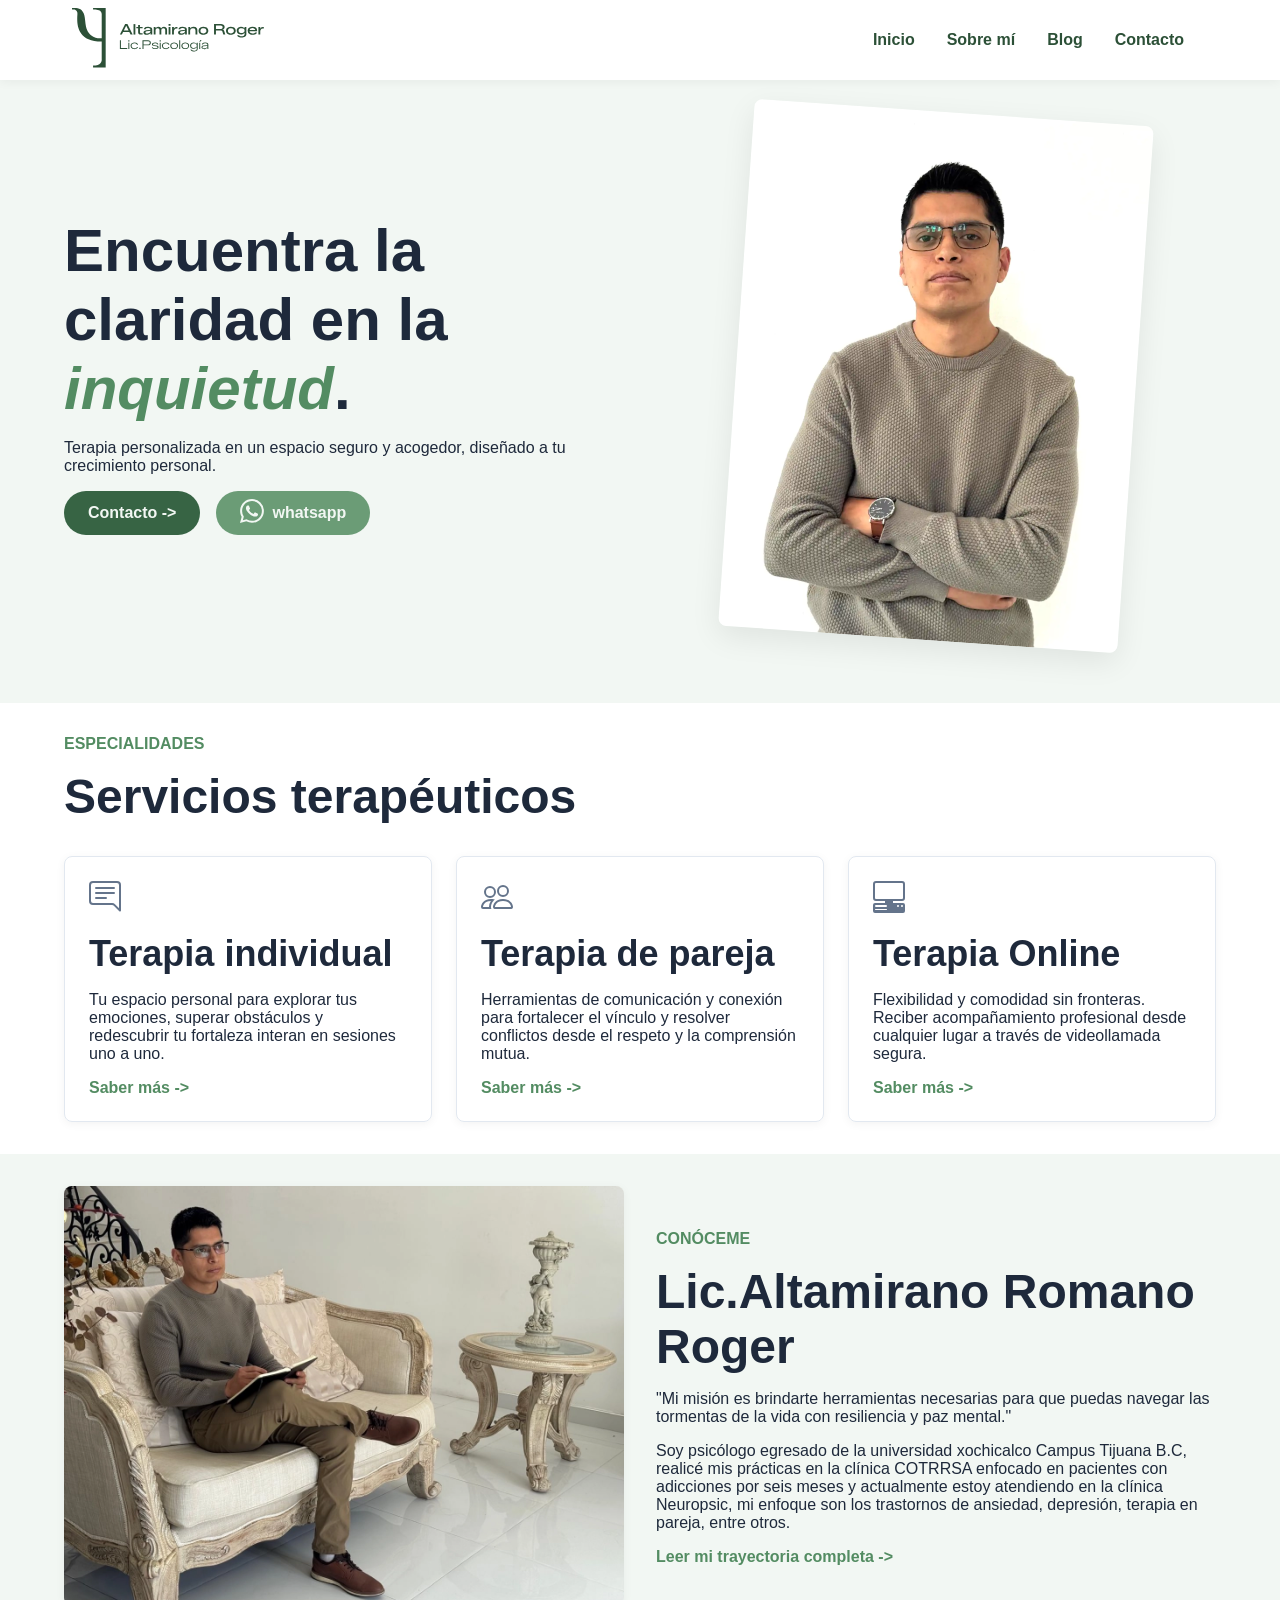
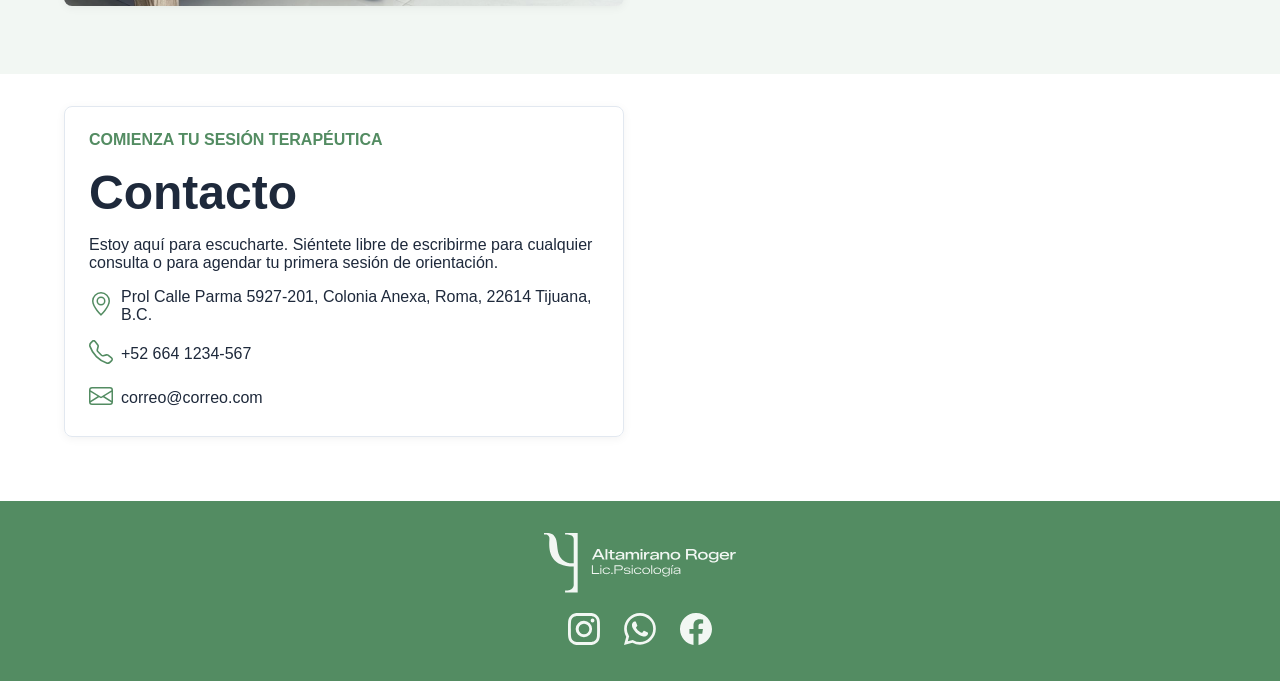
==== commit f0bc04b2: "Add files via upload" ====
--- a/index.html
+++ b/index.html
@@ -196,7 +196,21 @@
           </p>
           <div class="btn__content">
             <button href="#" class="btn__primary">Contacto -></button>
-            <button href="#" class="btn__secondary">Whatsapp</button>
+            <button href="#" class="btn__secondary text__decoration">
+              <div class="icon-sm">
+                <svg
+                  xmlns="http://www.w3.org/2000/svg"
+                  fill="currentColor"
+                  class="bi bi-whatsapp"
+                  viewBox="0 0 16 16"
+                >
+                  <path
+                    d="M13.601 2.326A7.85 7.85 0 0 0 7.994 0C3.627 0 .068 3.558.064 7.926c0 1.399.366 2.76 1.057 3.965L0 16l4.204-1.102a7.9 7.9 0 0 0 3.79.965h.004c4.368 0 7.926-3.558 7.93-7.93A7.9 7.9 0 0 0 13.6 2.326zM7.994 14.521a6.6 6.6 0 0 1-3.356-.92l-.24-.144-2.494.654.666-2.433-.156-.251a6.56 6.56 0 0 1-1.007-3.505c0-3.626 2.957-6.584 6.591-6.584a6.56 6.56 0 0 1 4.66 1.931 6.56 6.56 0 0 1 1.928 4.66c-.004 3.639-2.961 6.592-6.592 6.592m3.615-4.934c-.197-.099-1.17-.578-1.353-.646-.182-.065-.315-.099-.445.099-.133.197-.513.646-.627.775-.114.133-.232.148-.43.05-.197-.1-.836-.308-1.592-.985-.59-.525-.985-1.175-1.103-1.372-.114-.198-.011-.304.088-.403.087-.088.197-.232.296-.346.1-.114.133-.198.198-.33.065-.134.034-.248-.015-.347-.05-.099-.445-1.076-.612-1.47-.16-.389-.323-.335-.445-.34-.114-.007-.247-.007-.38-.007a.73.73 0 0 0-.529.247c-.182.198-.691.677-.691 1.654s.71 1.916.81 2.049c.098.133 1.394 2.132 3.383 2.992.47.205.84.326 1.129.418.475.152.904.129 1.246.08.38-.058 1.171-.48 1.338-.943.164-.464.164-.86.114-.943-.049-.084-.182-.133-.38-.232"
+                  />
+                </svg>
+              </div>
+              <p class="bold">whatsapp</p>
+            </button>
           </div>
         </div>
 
@@ -217,7 +231,24 @@
         </div>
         <div class="columns-3">
           <div class="card">
-            <h3>Terapia individual</h3>
+            <div class="content">
+              <div class="icon-md color__neutral-500">
+                <svg
+                  xmlns="http://www.w3.org/2000/svg"
+                  fill="currentColor"
+                  class="bi bi-chat-right-text"
+                  viewBox="0 0 16 16"
+                >
+                  <path
+                    d="M2 1a1 1 0 0 0-1 1v8a1 1 0 0 0 1 1h9.586a2 2 0 0 1 1.414.586l2 2V2a1 1 0 0 0-1-1zm12-1a2 2 0 0 1 2 2v12.793a.5.5 0 0 1-.854.353l-2.853-2.853a1 1 0 0 0-.707-.293H2a2 2 0 0 1-2-2V2a2 2 0 0 1 2-2z"
+                  />
+                  <path
+                    d="M3 3.5a.5.5 0 0 1 .5-.5h9a.5.5 0 0 1 0 1h-9a.5.5 0 0 1-.5-.5M3 6a.5.5 0 0 1 .5-.5h9a.5.5 0 0 1 0 1h-9A.5.5 0 0 1 3 6m0 2.5a.5.5 0 0 1 .5-.5h5a.5.5 0 0 1 0 1h-5a.5.5 0 0 1-.5-.5"
+                  />
+                </svg>
+              </div>
+              <h3>Terapia individual</h3>
+            </div>
             <p>
               Tu espacio personal para explorar tus emociones, superar
               obstáculos y redescubrir tu fortaleza interan en sesiones uno a
@@ -226,7 +257,20 @@
             <a>Saber más -></a>
           </div>
           <div class="card">
-            <h3>Terapia de pareja</h3>
+            <div class="content">
+              <div class="icon-md color__neutral-500">
+                <svg
+                  fill="currentColor"
+                  class="bi bi-people"
+                  viewBox="0 0 16 16"
+                >
+                  <path
+                    d="M15 14s1 0 1-1-1-4-5-4-5 3-5 4 1 1 1 1zm-7.978-1L7 12.996c.001-.264.167-1.03.76-1.72C8.312 10.629 9.282 10 11 10c1.717 0 2.687.63 3.24 1.276.593.69.758 1.457.76 1.72l-.008.002-.014.002zM11 7a2 2 0 1 0 0-4 2 2 0 0 0 0 4m3-2a3 3 0 1 1-6 0 3 3 0 0 1 6 0M6.936 9.28a6 6 0 0 0-1.23-.247A7 7 0 0 0 5 9c-4 0-5 3-5 4q0 1 1 1h4.216A2.24 2.24 0 0 1 5 13c0-1.01.377-2.042 1.09-2.904.243-.294.526-.569.846-.816M4.92 10A5.5 5.5 0 0 0 4 13H1c0-.26.164-1.03.76-1.724.545-.636 1.492-1.256 3.16-1.275ZM1.5 5.5a3 3 0 1 1 6 0 3 3 0 0 1-6 0m3-2a2 2 0 1 0 0 4 2 2 0 0 0 0-4"
+                  />
+                </svg>
+              </div>
+              <h3>Terapia de pareja</h3>
+            </div>
             <p>
               Herramientas de comunicación y conexión para fortalecer el vínculo
               y resolver conflictos desde el respeto y la comprensión mutua.
@@ -234,7 +278,21 @@
             <a>Saber más -></a>
           </div>
           <div class="card">
-            <h3>Terapia Online</h3>
+            <div class="content">
+              <div class="icon-md color__neutral-500">
+                <svg
+                  xmlns="http://www.w3.org/2000/svg"
+                  fill="currentColor"
+                  class="bi bi-pc-display-horizontal"
+                  viewBox="0 0 16 16"
+                >
+                  <path
+                    d="M1.5 0A1.5 1.5 0 0 0 0 1.5v7A1.5 1.5 0 0 0 1.5 10H6v1H1a1 1 0 0 0-1 1v3a1 1 0 0 0 1 1h14a1 1 0 0 0 1-1v-3a1 1 0 0 0-1-1h-5v-1h4.5A1.5 1.5 0 0 0 16 8.5v-7A1.5 1.5 0 0 0 14.5 0zm0 1h13a.5.5 0 0 1 .5.5v7a.5.5 0 0 1-.5.5h-13a.5.5 0 0 1-.5-.5v-7a.5.5 0 0 1 .5-.5M12 12.5a.5.5 0 1 1 1 0 .5.5 0 0 1-1 0m2 0a.5.5 0 1 1 1 0 .5.5 0 0 1-1 0M1.5 12h5a.5.5 0 0 1 0 1h-5a.5.5 0 0 1 0-1M1 14.25a.25.25 0 0 1 .25-.25h5.5a.25.25 0 1 1 0 .5h-5.5a.25.25 0 0 1-.25-.25"
+                  />
+                </svg>
+              </div>
+              <h3>Terapia Online</h3>
+            </div>
             <p>
               Flexibilidad y comodidad sin fronteras. Reciber acompañamiento
               profesional desde cualquier lugar a través de videollamada segura.
--- a/styles.css
+++ b/styles.css
@@ -205,6 +205,9 @@
 .color__primary-700 {
   color: var(--primary-700);
 }
+.color__neutral-500 {
+  color: var(--neutral-500);
+}
 .card {
   display: flex;
   flex-direction: column;
@@ -232,6 +235,7 @@
 .text__decoration {
   display: flex;
   flex-direction: row;
+  align-items: center;
   gap: var(--space-2);
 }
 .icon-sm svg {
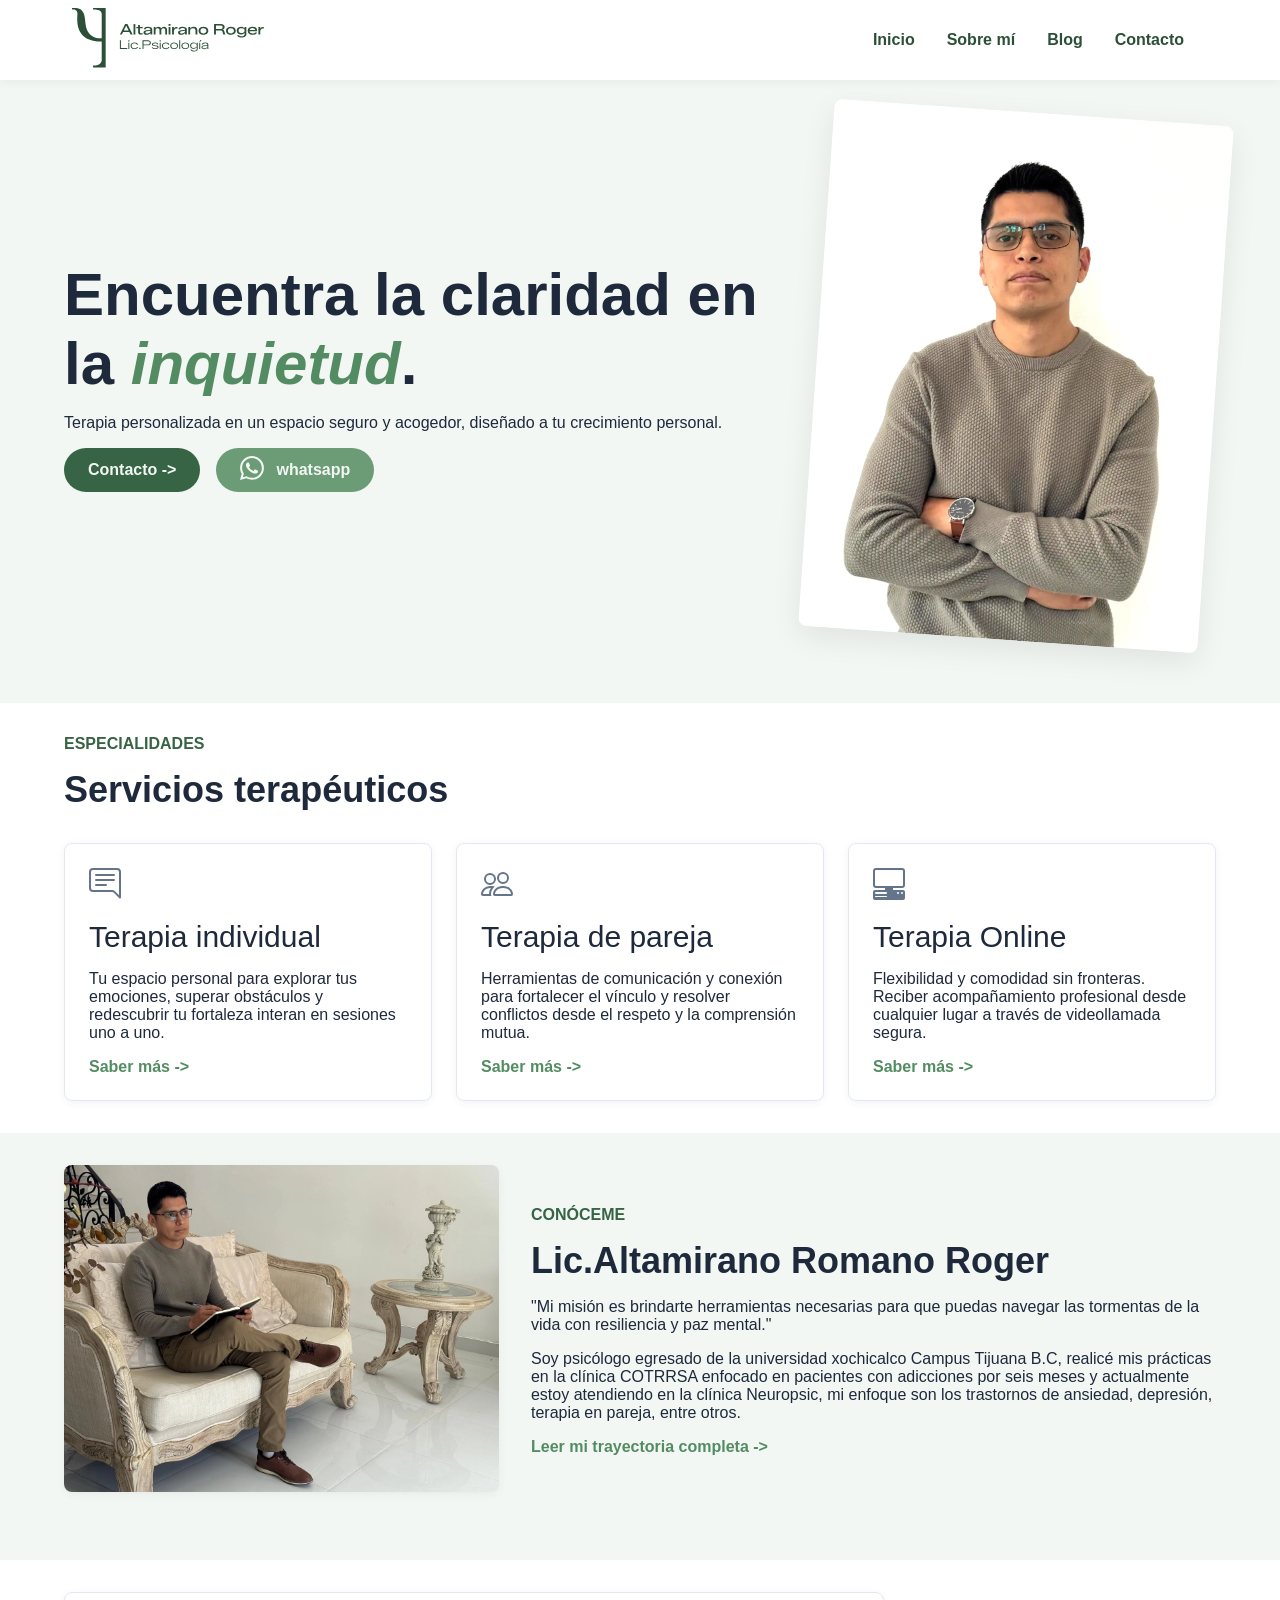
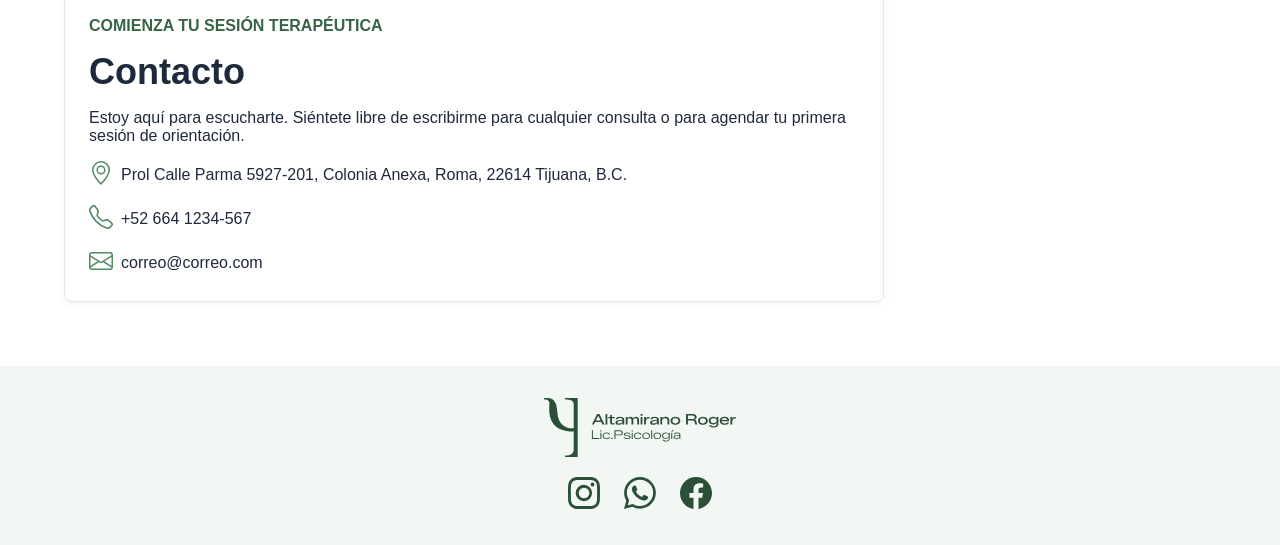
==== commit 9447df1b: "Add files via upload" ====
--- a/index.html
+++ b/index.html
@@ -196,7 +196,7 @@
           </p>
           <div class="btn__content">
             <button href="#" class="btn__primary">Contacto -></button>
-            <button href="#" class="btn__secondary text__decoration">
+            <button href="#" class="btn__secondary justify__content">
               <div class="icon-sm">
                 <svg
                   xmlns="http://www.w3.org/2000/svg"
@@ -226,8 +226,8 @@
     <section class="services section">
       <div class="container-v">
         <div class="content">
-          <p class="color__primary-500 bold">ESPECIALIDADES</p>
-          <h2>Servicios terapéuticos</h2>
+          <p class="color__primary-600 bold">ESPECIALIDADES</p>
+          <h3>Servicios terapéuticos</h3>
         </div>
         <div class="columns-3">
           <div class="card">
@@ -247,7 +247,7 @@
                   />
                 </svg>
               </div>
-              <h3>Terapia individual</h3>
+              <h4>Terapia individual</h4>
             </div>
             <p>
               Tu espacio personal para explorar tus emociones, superar
@@ -269,7 +269,7 @@
                   />
                 </svg>
               </div>
-              <h3>Terapia de pareja</h3>
+              <h4>Terapia de pareja</h4>
             </div>
             <p>
               Herramientas de comunicación y conexión para fortalecer el vínculo
@@ -291,7 +291,7 @@
                   />
                 </svg>
               </div>
-              <h3>Terapia Online</h3>
+              <h4>Terapia Online</h4>
             </div>
             <p>
               Flexibilidad y comodidad sin fronteras. Reciber acompañamiento
@@ -312,8 +312,8 @@
           />
         </div>
         <div class="content">
-          <p class="bold color__primary-500">CONÓCEME</p>
-          <h2>Lic.Altamirano Romano Roger</h2>
+          <p class="bold color__primary-600">CONÓCEME</p>
+          <h3>Lic.Altamirano Romano Roger</h3>
           <p>
             "Mi misión es brindarte herramientas necesarias para que puedas
             navegar las tormentas de la vida con resiliencia y paz mental."
@@ -332,8 +332,8 @@
     <section class="contact section">
       <div class="container">
         <div class="card">
-          <p class="bold color__primary-500">COMIENZA TU SESIÓN TERAPÉUTICA</p>
-          <h2>Contacto</h2>
+          <p class="bold color__primary-600">COMIENZA TU SESIÓN TERAPÉUTICA</p>
+          <h3>Contacto</h3>
           <p>
             Estoy aquí para escucharte. Siéntete libre de escribirme para
             cualquier consulta o para agendar tu primera sesión de orientación.
@@ -403,7 +403,7 @@
     <footer class="footer section">
       <div class="content">
         <a href="#"
-          ><div class="logo color__primary-50">
+          ><div class="logo color__primary-700">
             <svg
               xmlns="http://www.w3.org/2000/svg"
               xml:space="preserve"
@@ -568,7 +568,7 @@
         ></a>
         <div class="content-icons">
           <a href="https://www.instagram.com/"
-            ><div class="icon-md color__primary-50">
+            ><div class="icon-md color__primary-700">
               <svg
                 xmlns="http://www.w3.org/2000/svg"
                 fill="currentColor"
@@ -581,7 +581,7 @@
               </svg></div
           ></a>
           <a href="https://www.whatsapp.com/?lang=es"
-            ><div class="icon-md color__primary-50">
+            ><div class="icon-md color__primary-700">
               <svg
                 xmlns="http://www.w3.org/2000/svg"
                 fill="currentColor"
@@ -594,7 +594,7 @@
               </svg></div
           ></a>
           <a href="https://www.facebook.com/?locale=es_LA">
-            <div class="icon-md color__primary-50">
+            <div class="icon-md color__primary-700">
               <svg
                 xmlns="http://www.w3.org/2000/svg"
                 fill="currentColor"
--- a/styles.css
+++ b/styles.css
@@ -146,10 +146,15 @@
 .cursive {
   font-style: italic;
 }
-
+.justify__content {
+  display: flex;
+  justify-content: center;
+  align-items: center;
+  gap: var(--space-3);
+}
 /*COMPONENTS*/
 .btn__primary {
-  padding: var(--space-2) var(--space-6);
+  padding: var(--space-3) var(--space-6);
   border-radius: var(--radius-full);
   border-style: none;
 
@@ -202,11 +207,17 @@
 .color__primary-500 {
   color: var(--primary-500);
 }
+.color__primary-600 {
+  color: var(--primary-600);
+}
 .color__primary-700 {
   color: var(--primary-700);
 }
 .color__neutral-500 {
   color: var(--neutral-500);
+}
+.color__neutral-700 {
+  color: var(--neutral-700);
 }
 .card {
   display: flex;
@@ -386,7 +397,7 @@
 }
 /*FOOTER*/
 footer {
-  background-color: var(--primary-500);
+  background-color: var(--primary-50);
 }
 @media (max-width: 768px) {
   /*HEADER*/
@@ -445,7 +456,7 @@
 @media (min-width: 768px) {
   .container {
     display: grid;
-    grid-template-columns: repeat(2, 1fr);
+    grid-template-columns: repeat(2, auto);
     grid-template-rows: 1;
 
     align-items: center;
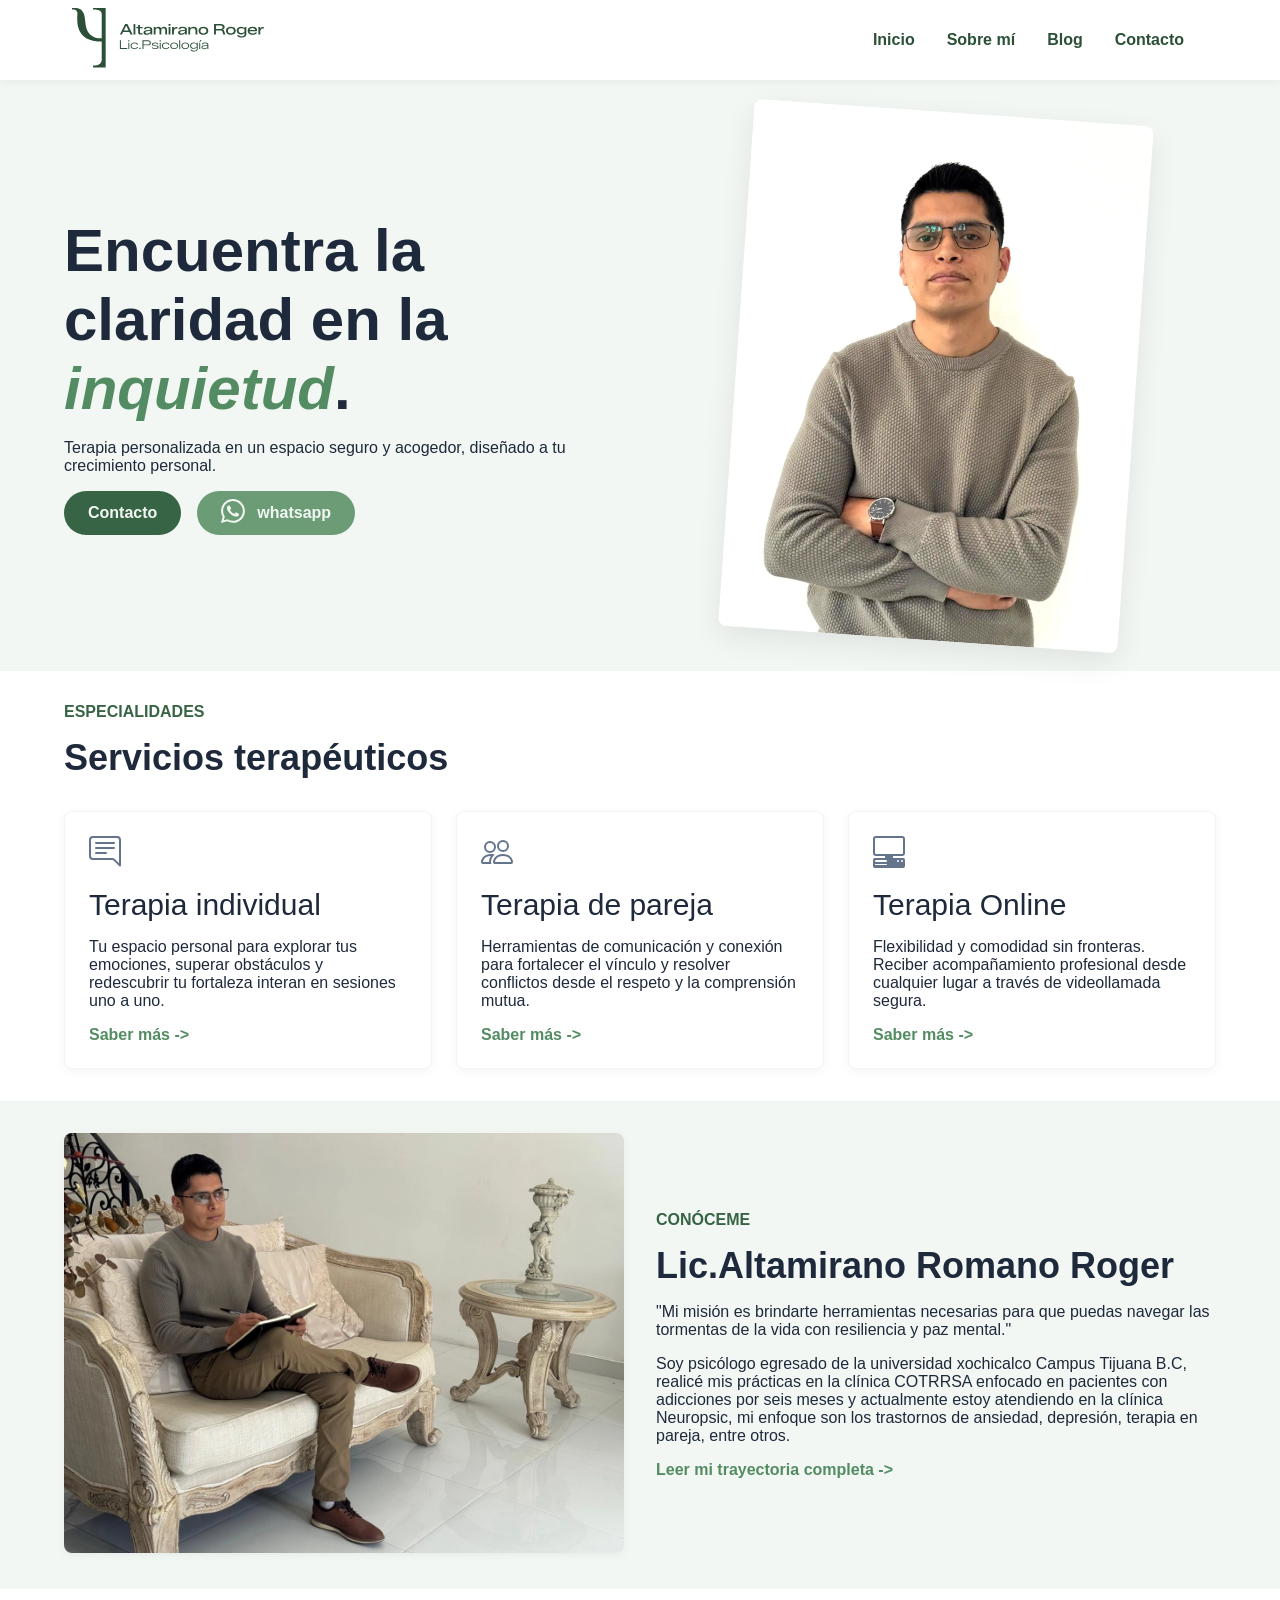
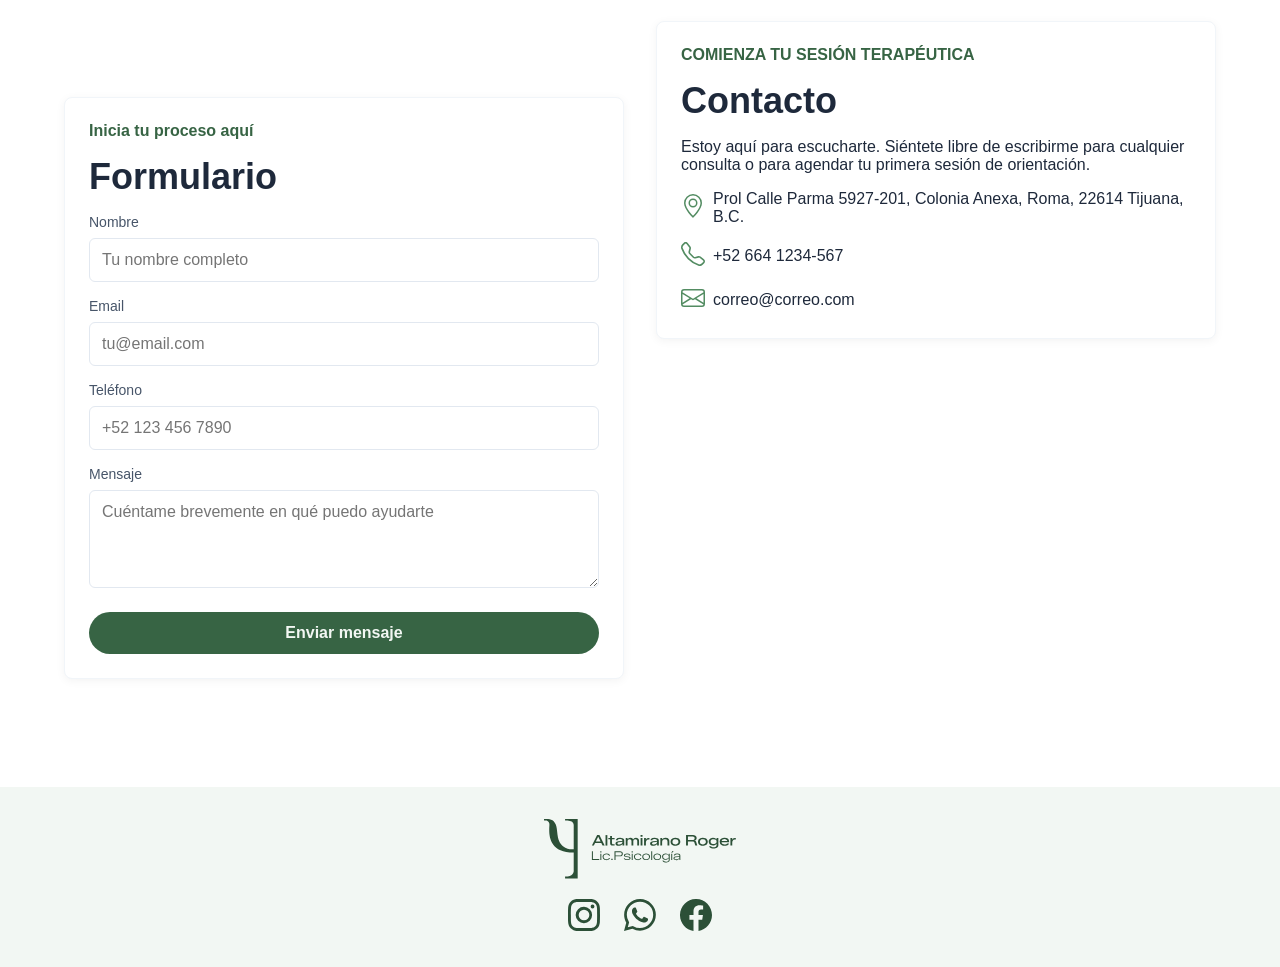
==== commit d6f99fef: "Add files via upload" ====
--- a/index.html
+++ b/index.html
@@ -176,13 +176,27 @@
         <button href="#" class="menu__btn" id="menuBtn">☰</button>
 
         <ul class="nav__links" id="navLinks">
-          <li><a href="#landpage">Inicio</a></li>
-          <li><a href="#about">Sobre mí</a></li>
-          <li><a href="#blog">Blog</a></li>
-          <li><a href="#contact">Contacto</a></li>
+          <li><a href="index.html">Inicio</a></li>
+          <li><a href="about.html">Sobre mí</a></li>
+          <li><a href="blog.html">Blog</a></li>
+          <li><a href="contact.html">Contacto</a></li>
         </ul>
       </nav>
     </header>
+    <a class="btn__absolute" href="https://www.whatsapp.com/?lang=es">
+      <div class="icon-md">
+        <svg
+          xmlns="http://www.w3.org/2000/svg"
+          fill="currentColor"
+          class="bi bi-whatsapp"
+          viewBox="0 0 16 16"
+        >
+          <path
+            d="M13.601 2.326A7.85 7.85 0 0 0 7.994 0C3.627 0 .068 3.558.064 7.926c0 1.399.366 2.76 1.057 3.965L0 16l4.204-1.102a7.9 7.9 0 0 0 3.79.965h.004c4.368 0 7.926-3.558 7.93-7.93A7.9 7.9 0 0 0 13.6 2.326zM7.994 14.521a6.6 6.6 0 0 1-3.356-.92l-.24-.144-2.494.654.666-2.433-.156-.251a6.56 6.56 0 0 1-1.007-3.505c0-3.626 2.957-6.584 6.591-6.584a6.56 6.56 0 0 1 4.66 1.931 6.56 6.56 0 0 1 1.928 4.66c-.004 3.639-2.961 6.592-6.592 6.592m3.615-4.934c-.197-.099-1.17-.578-1.353-.646-.182-.065-.315-.099-.445.099-.133.197-.513.646-.627.775-.114.133-.232.148-.43.05-.197-.1-.836-.308-1.592-.985-.59-.525-.985-1.175-1.103-1.372-.114-.198-.011-.304.088-.403.087-.088.197-.232.296-.346.1-.114.133-.198.198-.33.065-.134.034-.248-.015-.347-.05-.099-.445-1.076-.612-1.47-.16-.389-.323-.335-.445-.34-.114-.007-.247-.007-.38-.007a.73.73 0 0 0-.529.247c-.182.198-.691.677-.691 1.654s.71 1.916.81 2.049c.098.133 1.394 2.132 3.383 2.992.47.205.84.326 1.129.418.475.152.904.129 1.246.08.38-.058 1.171-.48 1.338-.943.164-.464.164-.86.114-.943-.049-.084-.182-.133-.38-.232"
+          />
+        </svg>
+      </div>
+    </a>
     <section class="hero section">
       <div class="container">
         <div class="content">
@@ -195,7 +209,7 @@
             crecimiento personal.
           </p>
           <div class="btn__content">
-            <button href="#" class="btn__primary">Contacto -></button>
+            <button href="#" class="btn__primary">Contacto</button>
             <button href="#" class="btn__secondary justify__content">
               <div class="icon-sm">
                 <svg
@@ -329,75 +343,108 @@
         </div>
       </div>
     </section>
-    <section class="contact section">
+    <section class="contacts section">
       <div class="container">
-        <div class="card">
-          <p class="bold color__primary-600">COMIENZA TU SESIÓN TERAPÉUTICA</p>
-          <h3>Contacto</h3>
-          <p>
-            Estoy aquí para escucharte. Siéntete libre de escribirme para
-            cualquier consulta o para agendar tu primera sesión de orientación.
-          </p>
-          <div class="text__decoration">
-            <div class="icon-sm color__primary-500">
-              <svg
-                xmlns="http://www.w3.org/2000/svg"
-                fill="currentColor"
-                class="bi bi-geo-alt"
-                viewBox="0 0 16 16"
-              >
-                <path
-                  d="M12.166 8.94c-.524 1.062-1.234 2.12-1.96 3.07A32 32 0 0 1 8 14.58a32 32 0 0 1-2.206-2.57c-.726-.95-1.436-2.008-1.96-3.07C3.304 7.867 3 6.862 3 6a5 5 0 0 1 10 0c0 .862-.305 1.867-.834 2.94M8 16s6-5.686 6-10A6 6 0 0 0 2 6c0 4.314 6 10 6 10"
-                />
-                <path
-                  d="M8 8a2 2 0 1 1 0-4 2 2 0 0 1 0 4m0 1a3 3 0 1 0 0-6 3 3 0 0 0 0 6"
-                />
-              </svg>
+        <form class="form card">
+          <p class="bold color__primary-600">Inicia tu proceso aquí</p>
+          <h3>Formulario</h3>
+          <div class="form__group">
+            <label>Nombre</label>
+            <input type="text" placeholder="Tu nombre completo" />
+          </div>
+
+          <div class="form__group">
+            <label>Email</label>
+            <input type="email" placeholder="tu@email.com" />
+          </div>
+
+          <div class="form__group">
+            <label>Teléfono</label>
+            <input type="tel" placeholder="+52 123 456 7890" />
+          </div>
+
+          <div class="form__group">
+            <label>Mensaje</label>
+            <textarea
+              rows="4"
+              placeholder="Cuéntame brevemente en qué puedo ayudarte"
+            ></textarea>
+          </div>
+
+          <button class="btn__primary">Enviar mensaje</button>
+        </form>
+        <div class="content">
+          <div class="card">
+            <p class="bold color__primary-600">
+              COMIENZA TU SESIÓN TERAPÉUTICA
+            </p>
+            <h3>Contacto</h3>
+            <p>
+              Estoy aquí para escucharte. Siéntete libre de escribirme para
+              cualquier consulta o para agendar tu primera sesión de
+              orientación.
+            </p>
+            <div class="text__decoration">
+              <div class="icon-sm color__primary-500">
+                <svg
+                  xmlns="http://www.w3.org/2000/svg"
+                  fill="currentColor"
+                  class="bi bi-geo-alt"
+                  viewBox="0 0 16 16"
+                >
+                  <path
+                    d="M12.166 8.94c-.524 1.062-1.234 2.12-1.96 3.07A32 32 0 0 1 8 14.58a32 32 0 0 1-2.206-2.57c-.726-.95-1.436-2.008-1.96-3.07C3.304 7.867 3 6.862 3 6a5 5 0 0 1 10 0c0 .862-.305 1.867-.834 2.94M8 16s6-5.686 6-10A6 6 0 0 0 2 6c0 4.314 6 10 6 10"
+                  />
+                  <path
+                    d="M8 8a2 2 0 1 1 0-4 2 2 0 0 1 0 4m0 1a3 3 0 1 0 0-6 3 3 0 0 0 0 6"
+                  />
+                </svg>
+              </div>
+              <p>
+                Prol Calle Parma 5927-201, Colonia Anexa, Roma, 22614 Tijuana,
+                B.C.
+              </p>
             </div>
-            <p>
-              Prol Calle Parma 5927-201, Colonia Anexa, Roma, 22614 Tijuana,
-              B.C.
-            </p>
-          </div>
-          <div class="text__decoration">
-            <div class="icon-sm color__primary-500">
-              <svg
-                xmlns="http://www.w3.org/2000/svg"
-                fill="currentColor"
-                class="bi bi-telephone"
-                viewBox="0 0 16 16"
-              >
-                <path
-                  d="M3.654 1.328a.678.678 0 0 0-1.015-.063L1.605 2.3c-.483.484-.661 1.169-.45 1.77a17.6 17.6 0 0 0 4.168 6.608 17.6 17.6 0 0 0 6.608 4.168c.601.211 1.286.033 1.77-.45l1.034-1.034a.678.678 0 0 0-.063-1.015l-2.307-1.794a.68.68 0 0 0-.58-.122l-2.19.547a1.75 1.75 0 0 1-1.657-.459L5.482 8.062a1.75 1.75 0 0 1-.46-1.657l.548-2.19a.68.68 0 0 0-.122-.58zM1.884.511a1.745 1.745 0 0 1 2.612.163L6.29 2.98c.329.423.445.974.315 1.494l-.547 2.19a.68.68 0 0 0 .178.643l2.457 2.457a.68.68 0 0 0 .644.178l2.189-.547a1.75 1.75 0 0 1 1.494.315l2.306 1.794c.829.645.905 1.87.163 2.611l-1.034 1.034c-.74.74-1.846 1.065-2.877.702a18.6 18.6 0 0 1-7.01-4.42 18.6 18.6 0 0 1-4.42-7.009c-.362-1.03-.037-2.137.703-2.877z"
-                />
-              </svg>
+            <div class="text__decoration">
+              <div class="icon-sm color__primary-500">
+                <svg
+                  xmlns="http://www.w3.org/2000/svg"
+                  fill="currentColor"
+                  class="bi bi-telephone"
+                  viewBox="0 0 16 16"
+                >
+                  <path
+                    d="M3.654 1.328a.678.678 0 0 0-1.015-.063L1.605 2.3c-.483.484-.661 1.169-.45 1.77a17.6 17.6 0 0 0 4.168 6.608 17.6 17.6 0 0 0 6.608 4.168c.601.211 1.286.033 1.77-.45l1.034-1.034a.678.678 0 0 0-.063-1.015l-2.307-1.794a.68.68 0 0 0-.58-.122l-2.19.547a1.75 1.75 0 0 1-1.657-.459L5.482 8.062a1.75 1.75 0 0 1-.46-1.657l.548-2.19a.68.68 0 0 0-.122-.58zM1.884.511a1.745 1.745 0 0 1 2.612.163L6.29 2.98c.329.423.445.974.315 1.494l-.547 2.19a.68.68 0 0 0 .178.643l2.457 2.457a.68.68 0 0 0 .644.178l2.189-.547a1.75 1.75 0 0 1 1.494.315l2.306 1.794c.829.645.905 1.87.163 2.611l-1.034 1.034c-.74.74-1.846 1.065-2.877.702a18.6 18.6 0 0 1-7.01-4.42 18.6 18.6 0 0 1-4.42-7.009c-.362-1.03-.037-2.137.703-2.877z"
+                  />
+                </svg>
+              </div>
+              <p>+52 664 1234-567</p>
             </div>
-            <p>+52 664 1234-567</p>
-          </div>
-          <div class="text__decoration">
-            <div class="icon-sm color__primary-500">
-              <svg
-                xmlns="http://www.w3.org/2000/svg"
-                fill="currentColor"
-                class="bi bi-envelope"
-                viewBox="0 0 16 16"
-              >
-                <path
-                  d="M0 4a2 2 0 0 1 2-2h12a2 2 0 0 1 2 2v8a2 2 0 0 1-2 2H2a2 2 0 0 1-2-2zm2-1a1 1 0 0 0-1 1v.217l7 4.2 7-4.2V4a1 1 0 0 0-1-1zm13 2.383-4.708 2.825L15 11.105zm-.034 6.876-5.64-3.471L8 9.583l-1.326-.795-5.64 3.47A1 1 0 0 0 2 13h12a1 1 0 0 0 .966-.741M1 11.105l4.708-2.897L1 5.383z"
-                />
-              </svg>
+            <div class="text__decoration">
+              <div class="icon-sm color__primary-500">
+                <svg
+                  xmlns="http://www.w3.org/2000/svg"
+                  fill="currentColor"
+                  class="bi bi-envelope"
+                  viewBox="0 0 16 16"
+                >
+                  <path
+                    d="M0 4a2 2 0 0 1 2-2h12a2 2 0 0 1 2 2v8a2 2 0 0 1-2 2H2a2 2 0 0 1-2-2zm2-1a1 1 0 0 0-1 1v.217l7 4.2 7-4.2V4a1 1 0 0 0-1-1zm13 2.383-4.708 2.825L15 11.105zm-.034 6.876-5.64-3.471L8 9.583l-1.326-.795-5.64 3.47A1 1 0 0 0 2 13h12a1 1 0 0 0 .966-.741M1 11.105l4.708-2.897L1 5.383z"
+                  />
+                </svg>
+              </div>
+              <p>correo@correo.com</p>
             </div>
-            <p>correo@correo.com</p>
-          </div>
-        </div>
-        <iframe
-          class="map"
-          src="https://www.google.com/maps/embed?pb=!1m18!1m12!1m3!1d3363.9414615789906!2d-117.06288748758212!3d32.52771037365933!2m3!1f0!2f0!3f0!3m2!1i1024!2i768!4f13.1!3m3!1m2!1s0x80d949ac4457be41%3A0xdc8d1da6bc6dee7d!2sCentro%20Neuropsic%20M%C3%A9xico!5e0!3m2!1ses-419!2smx!4v1774136555473!5m2!1ses-419!2smx"
-          style="border: 0"
-          allowfullscreen=""
-          loading="lazy"
-          referrerpolicy="no-referrer-when-downgrade"
-        ></iframe>
+          </div>
+          <iframe
+            class="map"
+            src="https://www.google.com/maps/embed?pb=!1m18!1m12!1m3!1d3363.9414615789906!2d-117.06288748758212!3d32.52771037365933!2m3!1f0!2f0!3f0!3m2!1i1024!2i768!4f13.1!3m3!1m2!1s0x80d949ac4457be41%3A0xdc8d1da6bc6dee7d!2sCentro%20Neuropsic%20M%C3%A9xico!5e0!3m2!1ses-419!2smx!4v1774136555473!5m2!1ses-419!2smx"
+            style="border: 0"
+            allowfullscreen=""
+            loading="lazy"
+            referrerpolicy="no-referrer-when-downgrade"
+          ></iframe>
+        </div>
       </div>
     </section>
     <footer class="footer section">
--- a/styles.css
+++ b/styles.css
@@ -13,7 +13,7 @@
   --primary-950: #111d15;
 
   --neutral-50: #f8fafc;
-  --neutraly-100: #f1f5f9;
+  --neutral-100: #f1f5f9;
   --neutral-200: #e2e8f0;
   --neutral-300: #cbd5e1;
   --neutral-400: #94a3b8;
@@ -34,7 +34,7 @@
   --fs-base: 1rem;
   --fs-md: 1.125rem;
   --fs-lg: 1.25rem;
-  --fs-xl: 1.5;
+  --fs-xl: 1.5rem;
   --fs-2xl: 1.875rem;
   --fs-3xl: 2.25rem;
   --fs-4xl: 3rem;
@@ -136,9 +136,6 @@
   cursor: pointer;
   transition: all 0.3s ease;
 }
-a:hover {
-  color: var(--primary-600);
-}
 
 .bold {
   font-weight: var(--fw-bold);
@@ -151,6 +148,20 @@
   justify-content: center;
   align-items: center;
   gap: var(--space-3);
+}
+label {
+  font-family: var(--ff-body);
+  font-size: var(--fs-base);
+  font-weight: var(--fw-normal);
+}
+
+.bar {
+  display: flex;
+  flex-direction: column;
+
+  justify-content: space-between;
+  width: 5px;
+  background-color: var(--primary-600);
 }
 /*COMPONENTS*/
 .btn__primary {
@@ -226,15 +237,20 @@
   justify-content: space-between;
   padding: var(--space-6);
   border-radius: var(--radius-lg);
-  border: solid 1px var(--neutral-200);
-
-  background-color: var(--neutral-100);
+  border: solid 1px var(--neutral-100);
+
+  background-color: #ffffff;
 
   box-shadow: var(--shadow-sm);
   transition: all 0.3s ease;
 }
+.card__message {
+  background-color: #ffffff;
+  display: grid;
+  grid-template-columns: repeat(2, auto);
+}
 .card:hover {
-  scale: 105%;
+  scale: 102%;
   box-shadow: var(--shadow-md);
 }
 .columns-3 {
@@ -257,8 +273,11 @@
 }
 .map {
   width: 100%;
-  height: 100%;
+  height: 400px;
   border-radius: var(--radius-lg);
+}
+.btn__absolute {
+  display: none;
 }
 /*HEADER*/
 header {
@@ -323,7 +342,6 @@
 
   cursor: pointer;
 }
-
 .section {
   display: flex;
   flex-direction: row;
@@ -343,8 +361,10 @@
 .content {
   display: flex;
   flex-direction: column;
+
   gap: var(--space-4);
 }
+
 .content-icons {
   display: flex;
   justify-content: center;
@@ -364,7 +384,6 @@
 .hero {
   background-color: var(--primary-50);
 }
-
 .hero__image {
   display: flex;
   flex-direction: row;
@@ -395,10 +414,78 @@
 .about {
   background-color: var(--primary-50);
 }
+.gallery {
+  background-color: var(--primary-50);
+}
 /*FOOTER*/
 footer {
+  display: flex;
+
   background-color: var(--primary-50);
 }
+/*BLOG*/
+.main__blog__section {
+  background-color: var(--primary-50);
+}
+
+/*FORM*/
+.contact {
+  width: 90%;
+  display: grid;
+  gap: var(--space-4);
+  max-width: 1200px;
+}
+
+.form {
+  display: flex;
+  flex-direction: column;
+  gap: var(--space-4);
+  width: 100%;
+}
+.form__group {
+  display: flex;
+  flex-direction: column;
+  gap: var(--space-2);
+}
+
+.form label {
+  font-size: var(--fs-sm);
+  color: var(--neutral-600);
+  font-weight: var(--fw-medium);
+}
+
+.form input,
+.form textarea {
+  width: 100%;
+  padding: var(--space-3);
+  border-radius: var(--radius-md);
+  border: 1px solid var(--neutral-200);
+  font-family: var(--ff-body);
+  font-size: var(--fs-base);
+
+  transition: all 0.2s ease;
+}
+
+/* 🔥 foco bonito */
+.form input:focus,
+.form textarea:focus {
+  outline: none;
+  border-color: var(--primary-500);
+  box-shadow: 0 0 0 2px var(--primary-100);
+}
+
+/* 🔥 hover suave */
+.form input:hover,
+.form textarea:hover {
+  border-color: var(--primary-300);
+}
+
+/* botón full width en mobile */
+.form button {
+  width: 100%;
+  margin-top: var(--space-2);
+}
+
 @media (max-width: 768px) {
   /*HEADER*/
 
@@ -445,24 +532,47 @@
   .nav__links li:nth-child(4) {
     transition-delay: 0.4s;
   }
-}
-@media (min-width: 550px) {
+
+  /*Whatsapp btn*/
+  .btn__absolute {
+    display: block;
+    position: fixed;
+    bottom: 25px;
+    right: 25px;
+    background-color: var(--primary-400);
+    color: white;
+
+    padding: 20px;
+    border-radius: 50%;
+    text-decoration: none;
+    box-shadow: var(--shadow-md);
+    z-index: 1000;
+  }
+  .btn__absolute:hover {
+    background-color: var(--primary-500);
+  }
+}
+
+@media (min-width: 768px) {
+  .contact {
+    display: grid;
+    grid-template-columns: repeat(2, 1fr);
+    grid-template-rows: 1;
+  }
+  .container {
+    display: grid;
+    grid-template-columns: repeat(2, 1fr);
+    grid-template-rows: auto;
+
+    align-items: center;
+
+    justify-content: center;
+  }
+
   .btn__content {
     flex-direction: row;
-    justify-content: center;
+    justify-content: flex-start;
     gap: var(--space-4);
-  }
-}
-@media (min-width: 768px) {
-  .container {
-    display: grid;
-    grid-template-columns: repeat(2, auto);
-    grid-template-rows: 1;
-
-    align-items: center;
-  }
-  .btn__content {
-    justify-content: flex-start;
   }
 }
 @media (min-width: 900px) {
@@ -471,4 +581,7 @@
     grid-template-columns: repeat(3, 1fr);
     grid-template-rows: auto;
   }
-}
+  .btn__content {
+    justify-content: flex-start;
+  }
+}
